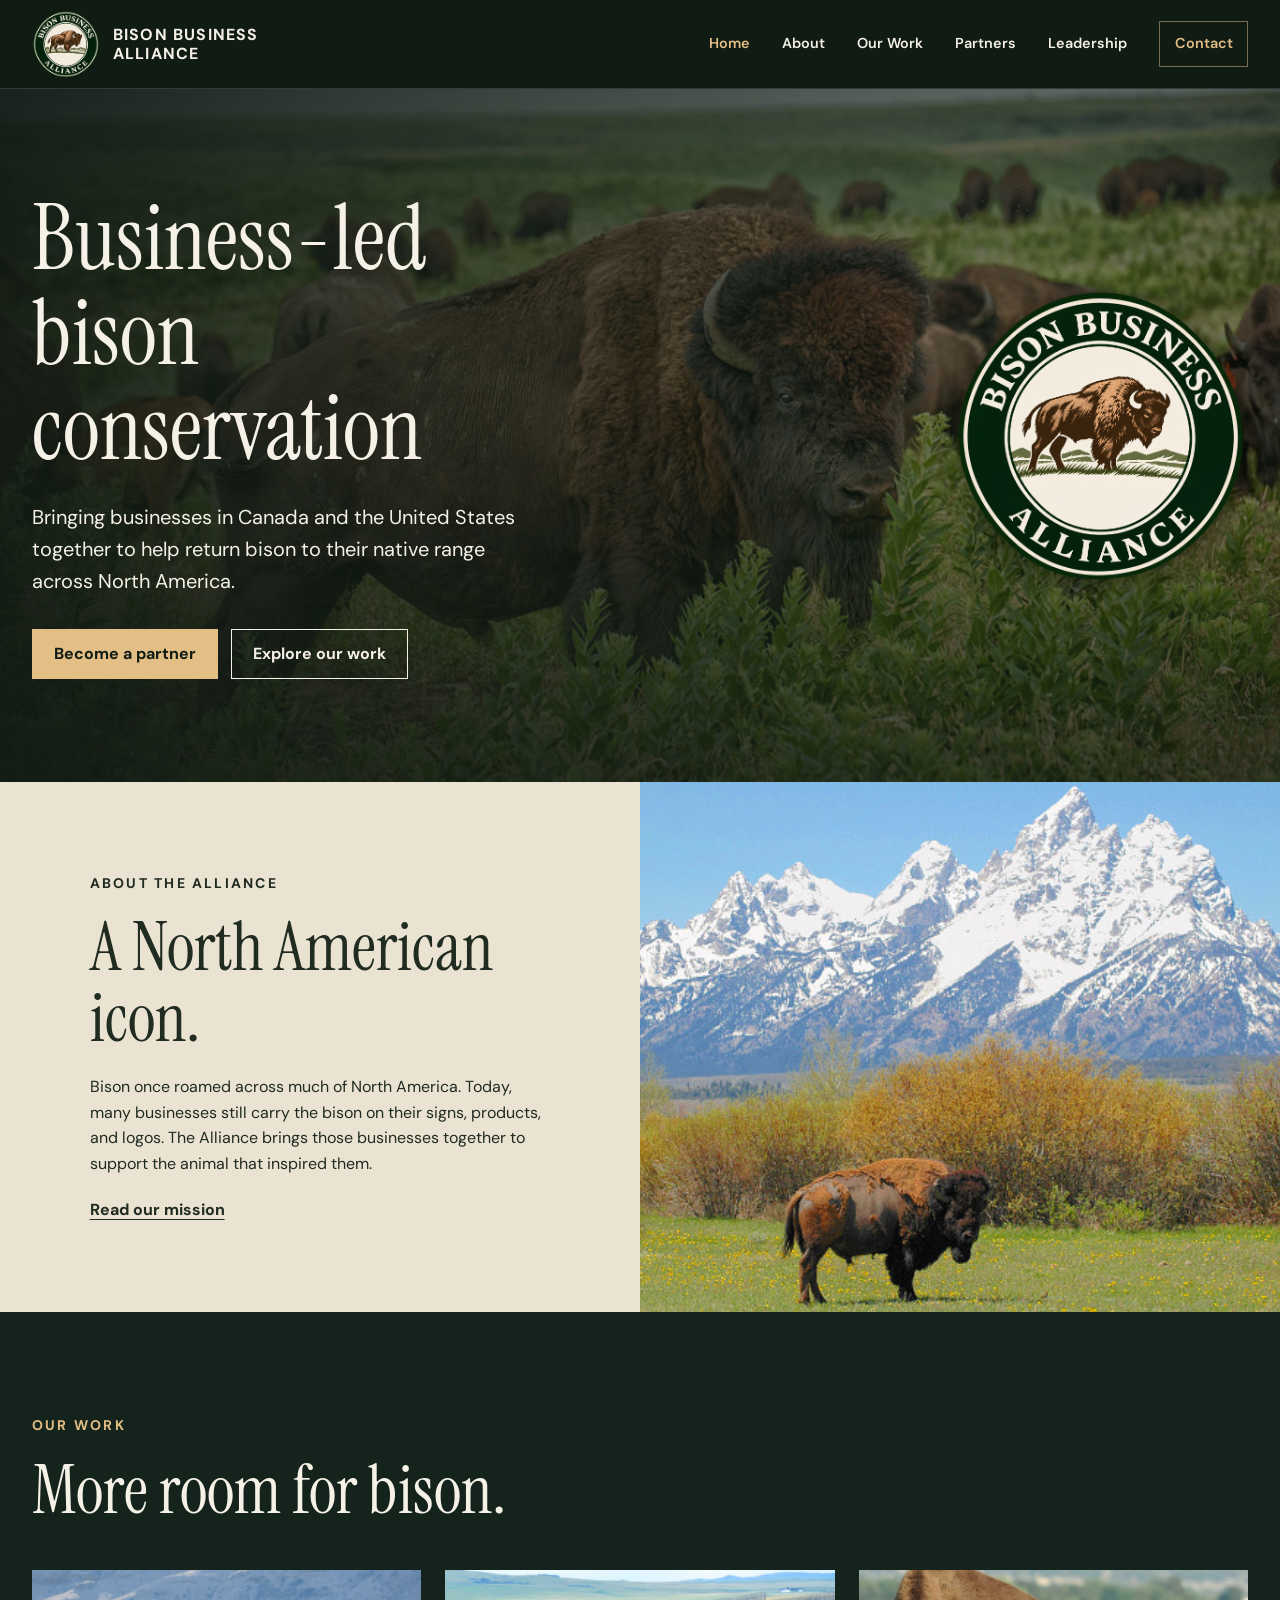
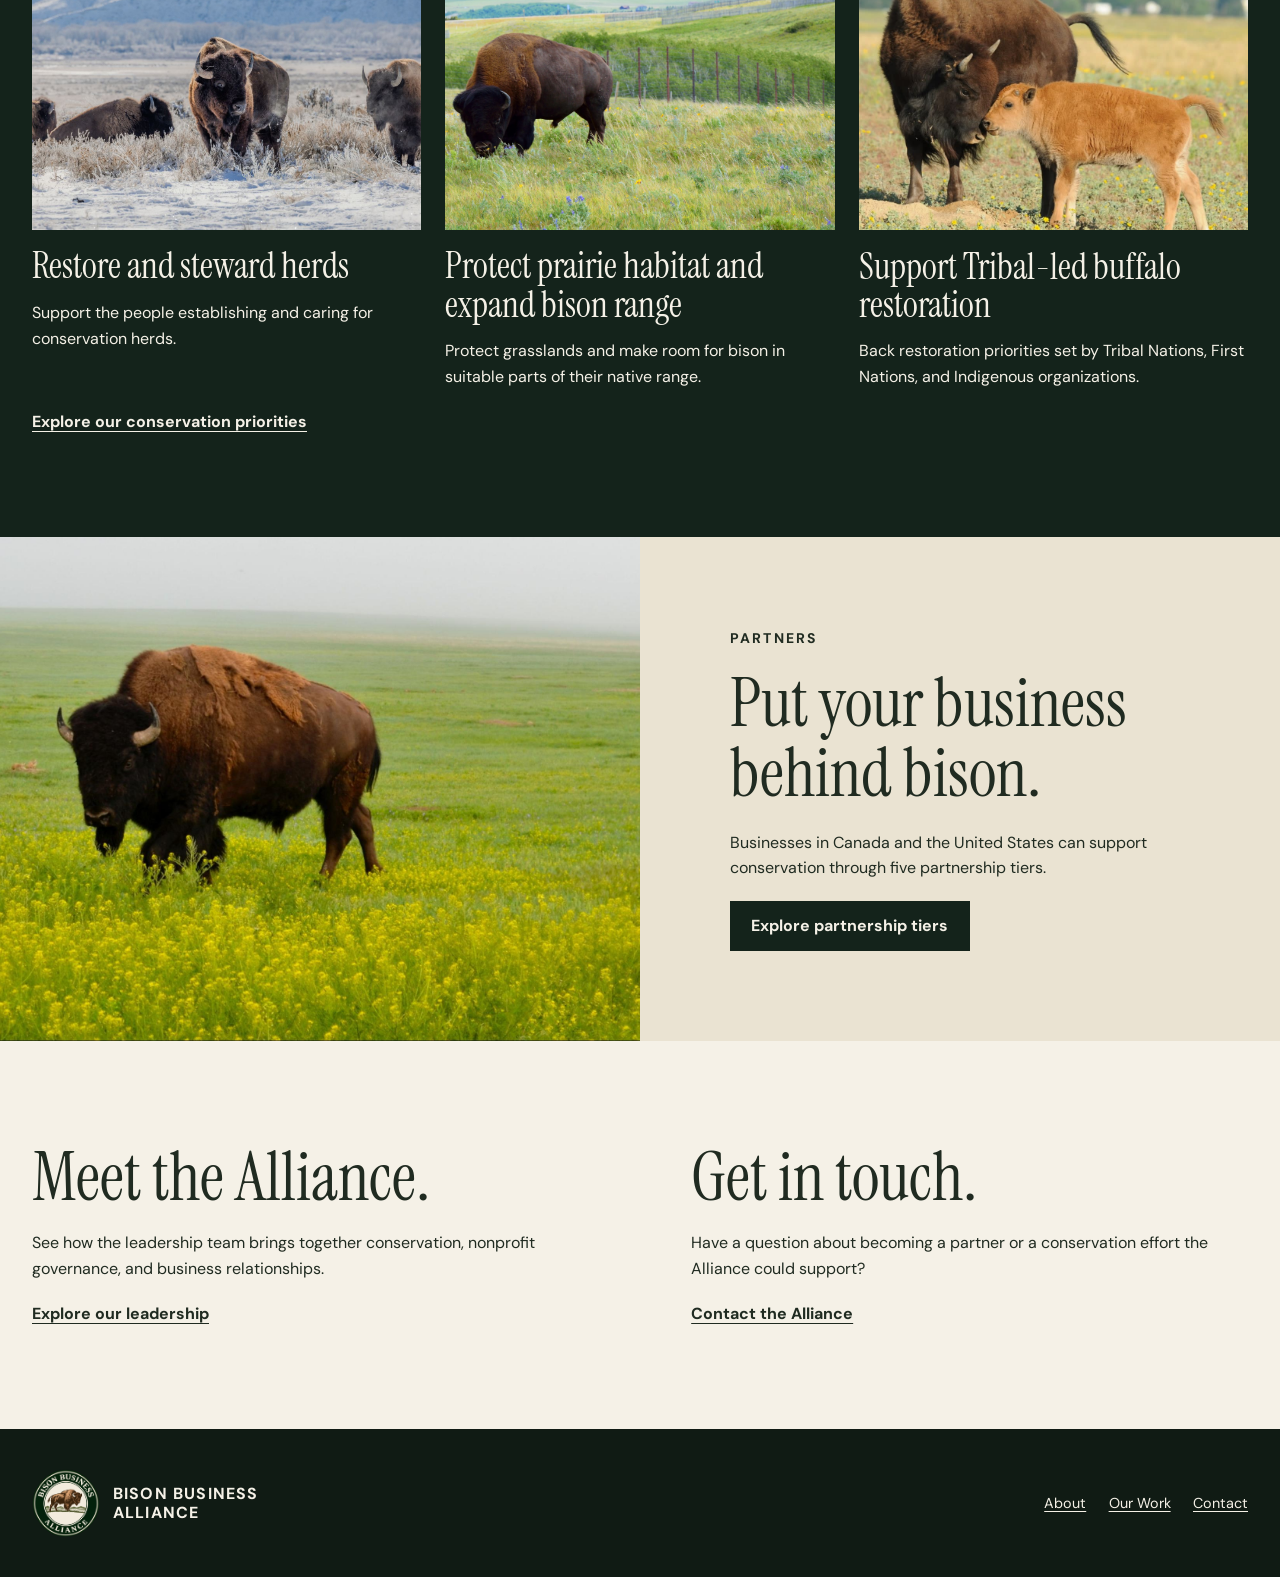
==== index.html @ 8dc21f0d "Add files via upload" ====
<!doctype html>
<html lang="en">
<head>
  <meta charset="utf-8">
  <meta name="viewport" content="width=device-width, initial-scale=1">
  <meta name="description" content="Businesses in Canada and the United States working together for bison conservation.">
  <meta name="theme-color" content="#101b14">
  <title>Bison Business Alliance | Businesses for Bison</title>
  <link rel="icon" href="emblem.png" type="image/png">
  <link rel="stylesheet" href="styles.css">
  
</head>
<body>
  <a class="skip" href="#main">Skip to content</a>
  <header class="site-header">
    <div class="wrap header-inner">
      <a class="wordmark" href="index.html"><img src="emblem.png" width="68" height="68" alt=""><span>Bison Business<br>Alliance</span></a>
      <nav aria-label="Main navigation"><a href="index.html" aria-current="page">Home</a><a href="mission.html">About</a><a href="conservation.html">Our Work</a><a href="businesses.html">Partners</a><a href="leadership.html">Leadership</a><a href="contact.html" class="nav-cta">Contact</a></nav>
    </div>
  </header>
  <main id="main">
    <section class="hero" aria-labelledby="hero-title">
      <div class="wrap hero-inner">
        <div class="hero-copy">
          <h1 id="hero-title">Business-led bison conservation</h1>
          <p>Bringing businesses in Canada and the United States together to help return bison to their native range across North America.</p>
          <div class="actions">
            <a class="button" href="businesses.html">Become a partner</a>
            <a class="button outline" href="conservation.html">Explore our work</a>
          </div>
        </div>
        <img class="hero-seal" src="emblem.png" alt="" width="240" height="240" fetchpriority="high">
      </div>
    </section>

    <section class="feature band">
      <div class="feature-text">
        <span class="eyebrow">About the Alliance</span>
        <h2>A North American icon.</h2>
        <p>Bison once roamed across much of North America. Today, many businesses still carry the bison on their signs, products, and logos. The Alliance brings those businesses together to support the animal that inspired them.</p>
        <a class="text-link" href="mission.html">Read our mission</a>
      </div>
      <img class="feature-photo" src="bison-by-mountains.jpg" alt="A bison grazing below snowy mountain peaks" width="638" height="362" loading="lazy">
    </section>

    <section class="section dark">
      <div class="wrap">
        <span class="eyebrow">Our Work</span>
        <h2>More room for bison.</h2>
        <div class="cards home-priorities">
          <article class="card">
            <img class="priority-photo" src="bison-on-winter-range.jpg" alt="Bison standing and resting on snowy open range" width="1600" height="800" loading="lazy">
            <h3>Restore and steward herds</h3>
            <p>Support the people establishing and caring for conservation herds.</p>
          </article>
          <article class="card">
            <img class="priority-photo grazing-photo" src="bison-grazing.jpg" alt="A bison grazing among prairie wildflowers" width="2048" height="1512" loading="lazy">
            <h3>Protect prairie habitat and expand bison range</h3>
            <p>Protect grasslands and make room for bison in suitable parts of their native range.</p>
          </article>
          <article class="card">
            <img class="priority-photo" src="bison-with-calf.jpg" alt="An adult bison touching noses with a calf" width="1024" height="775" loading="lazy">
            <h3>Support Tribal-led buffalo restoration</h3>
            <p>Back restoration priorities set by Tribal Nations, First Nations, and Indigenous organizations.</p>
          </article>
        </div>
        <a class="text-link" href="conservation.html">Explore our conservation priorities</a>
      </div>
    </section>

    <section class="feature band">
      <img class="feature-photo" src="bison-in-field.jpg" alt="A bison standing in a field of yellow wildflowers" width="1999" height="1290" loading="lazy">
      <div class="feature-text">
        <span class="eyebrow">Partners</span>
        <h2>Put your business behind bison.</h2>
        <p>Businesses in Canada and the United States can support conservation through five partnership tiers.</p>
        <a class="button forest text-link" href="businesses.html">Explore partnership tiers</a>
      </div>
    </section>

    <section class="section">
      <div class="wrap split">
        <div>
          <h2>Meet the Alliance.</h2>
          <p class="section-intro">See how the leadership team brings together conservation, nonprofit governance, and business relationships.</p>
          <a class="text-link" href="leadership.html">Explore our leadership</a>
        </div>
        <div>
          <h2>Get in touch.</h2>
          <p class="section-intro">Have a question about becoming a partner or a conservation effort the Alliance could support?</p>
          <a class="text-link" href="contact.html">Contact the Alliance</a>
        </div>
      </div>
    </section>
  </main>
  <footer class="site-footer">
    <div class="wrap footer-inner">
      <a class="wordmark" href="index.html"><img src="emblem.png" width="68" height="68" alt=""><span>Bison Business<br>Alliance</span></a>
      <div class="footer-links">
        <a href="mission.html">About</a>
        <a href="conservation.html">Our Work</a>
        <a href="contact.html">Contact</a>
      </div>
    </div>
  </footer>
</body>
</html>
---- styles.css ----
@import url('https://fonts.googleapis.com/css2?family=DM+Sans:wght@400;500;600;700&family=Instrument+Serif:ital@0;1&display=swap');

:root {
  color-scheme: light;
  --forest: #14231b;
  --night: #101b14;
  --paper: #f5f1e7;
  --ink: #202b21;
  --muted: #50594d;
  --gold: #e4bf85;
  --line: #d8d2c2;
  --serif: "Instrument Serif", Georgia, serif;
  --sans: "DM Sans", sans-serif;
}
* { box-sizing: border-box; }
body { margin: 0; color: var(--ink); background: var(--paper); font: 1rem/1.6 var(--sans); }
img { display: block; max-width: 100%; }
a { color: inherit; text-underline-offset: .24em; }
button, input, select, textarea { font: inherit; }
:focus-visible { outline: 3px solid #a16f39; outline-offset: 5px; }
h1, h2, h3, p { margin: 0; }
h1, h2, h3 { font-family: var(--serif); font-weight: 400; line-height: 1.06; }
h1 { font-size: clamp(4rem, 8.8vw, 9rem); letter-spacing: 0; }
h2 { font-size: clamp(2.9rem, 5.2vw, 5.6rem); letter-spacing: 0; }
h3 { font-size: 2.25rem; }
p + p { margin-top: 1em; }
.wrap { width: min(100% - 3rem, 76rem); margin-inline: auto; }
.eyebrow { display: block; margin-bottom: 1.2rem; font-size: .875rem; text-transform: uppercase; font-weight: 700; letter-spacing: .16em; }
.skip { position: fixed; top: -8rem; left: 1rem; z-index: 6; background: var(--paper); color: var(--ink); padding: .5rem 1rem; }
.skip:focus { top: 1rem; }
.site-header { position: sticky; top: 0; z-index: 5; background: var(--night); color: var(--paper); border-bottom: 1px solid #ffffff24; }
.header-inner { min-height: 5.5rem; display: flex; align-items: center; justify-content: space-between; gap: 1rem; }
.wordmark { display: inline-flex; align-items: center; gap: .8rem; text-decoration: none; font-weight: 700; font-size: 1rem; line-height: 1.2; letter-spacing: .075em; text-transform: uppercase; }
.wordmark img { width: 4.25rem; height: 4.25rem; flex: none; }
nav { display: flex; align-items: center; gap: clamp(.85rem, 2.5vw, 2.5rem); }
nav a { font-size: .9rem; font-weight: 600; text-decoration: none; }
nav a:hover, nav a[aria-current] { color: var(--gold); }
nav .nav-cta { border: 1px solid #e4bf8580; padding: .65rem .9rem; color: var(--gold); }
.hero { position: relative; isolation: isolate; background: #302f23 url('bison-herd.jpg') center 55% / cover; color: var(--paper); }
.hero::before { content: ""; position: absolute; z-index: -1; inset: 0; background: linear-gradient(90deg, #111a14e8, #111a14a8 56%, #111a1455), linear-gradient(0deg, #111a1480, transparent 48%); }
.hero-inner { min-height: min(77svh, 53rem); padding-block: clamp(3rem, 7vw, 6.5rem); display: grid; grid-template-columns: minmax(0, 1fr) auto; align-items: center; gap: clamp(2rem, 7vw, 7rem); }
.hero h1 { max-width: 12ch; font-size: clamp(3.25rem, 7vw, 7.5rem); }
.hero-seal { width: clamp(10rem, 23vw, 20rem); height: auto; justify-self: end; filter: drop-shadow(0 5px 12px #0007); }
.hero .eyebrow, .page-head .eyebrow, .dark .eyebrow { color: var(--gold); }
.hero p { max-width: 31rem; margin-top: 1.5rem; font-size: clamp(1rem, 1.7vw, 1.25rem); }
.actions { display: flex; flex-wrap: wrap; gap: .85rem; margin-top: 2rem; }
.button { display: inline-flex; justify-content: center; align-items: center; min-height: 3.15rem; padding: .72rem 1.3rem; background: var(--gold); border: 1px solid var(--gold); color: var(--night); text-decoration: none; font-weight: 700; cursor: pointer; }
.button:hover { background: #f1d3a4; }
.button.outline { background: transparent; border-color: currentColor; color: inherit; }
.button.outline:hover { background: #ffffff19; }
.button.forest { background: var(--forest); border-color: var(--forest); color: var(--paper); }
.button.forest:hover { background: #334438; }
.section { padding-block: clamp(3.75rem, 8vw, 7.5rem); }
.split { display: grid; grid-template-columns: 1fr 1fr; gap: clamp(2rem, 8vw, 8rem); align-items: start; }
.split p { max-width: 37rem; }
.intro { font-size: 1.125rem; }
.text-link { display: inline-block; margin-top: 1.25rem; font-weight: 700; }
.band { background: #eae3d2; }
.dark { color: var(--paper); background: var(--forest); }
.cards { display: grid; grid-template-columns: repeat(3, 1fr); gap: 1.5rem; margin-top: 2.75rem; }
.card { border-top: 1px solid #88734e; padding: 1.5rem 0 0; }
.card p { margin-top: .9rem; }
.feature-photo { width: 100%; height: 100%; min-height: 24rem; object-fit: cover; }
.feature { display: grid; grid-template-columns: 1fr 1fr; }
.feature-text { padding: clamp(2rem, 7vw, 7rem); align-self: center; }
.feature-text p { max-width: 35rem; margin-top: 1.25rem; }
.page-head { background: var(--forest); color: var(--paper); border-bottom: 3px solid var(--gold); }
.page-head .wrap { padding-block: clamp(4rem, 8vw, 8rem); }
.page-head h1 { max-width: 64rem; font-size: clamp(3.8rem, 8vw, 7.8rem); }
.page-head p { max-width: 41rem; margin-top: 1.4rem; font-size: 1.2rem; }
.list { display: grid; gap: 1.5rem; }
.list article { padding-bottom: 1.4rem; border-bottom: 1px solid var(--line); }
.list p { margin-top: .7rem; }
form { display: grid; gap: .9rem; }
label { display: grid; gap: .3rem; font-weight: 700; }
input, select, textarea { width: 100%; padding: .65rem .75rem; color: var(--ink); background: #fffdf8; border: 1px solid #8c897c; border-radius: 0; }
textarea { resize: vertical; }
.form-note, #form-status { color: var(--muted); }
details { padding-block: 1.1rem; border-bottom: 1px solid var(--line); }
summary { font-weight: 700; cursor: pointer; }
details p { margin-top: .8rem; }
.site-footer { padding-block: 2.5rem; background: var(--night); color: var(--paper); }
.footer-inner { display: flex; justify-content: space-between; align-items: center; gap: 1.5rem; }
.footer-links { display: flex; flex-wrap: wrap; gap: .9rem 1.4rem; font-size: .9rem; }
@media (max-width: 52rem) {
  .header-inner { align-items: start; flex-direction: column; padding-block: .8rem; }
  nav { flex-wrap: wrap; gap: .65rem 1rem; }
  nav .nav-cta { padding: .3rem .55rem; }
  .hero { background-position: 61% center; }
  .hero::before { background: linear-gradient(90deg,#111a14e8,#111a1450),linear-gradient(0deg,#111a1480,transparent); }
  .split, .feature { grid-template-columns: 1fr; }
  .cards { grid-template-columns: 1fr; }
  .feature-photo { height: auto; min-height: 0; aspect-ratio: 3 / 2; }
  .footer-inner { align-items: start; flex-direction: column; }
}
@media (max-width: 25rem) {
  .wrap { width: calc(100% - 2rem); }
  .hero h1 { font-size: clamp(2.7rem, 13vw, 3rem); }
}
[hidden] { display: none !important; }
@media (max-width: 30rem) {
  .page-head h1 { font-size: clamp(3rem, 11vw, 4rem); }
  h2 { overflow-wrap: anywhere; }
}

html { scroll-padding-top: 10rem; }
.section-intro { margin-top: 1rem; }
.feature-photo { object-position: center 45%; max-height: 39rem; }
.leadership-grid { display: grid; grid-template-columns: 1fr 1fr; gap: 2.5rem; }
.leadership-grid h2 { font-size: clamp(2rem, 3vw, 3rem); }
.tier-grid {
  display: grid;
  grid-template-columns: repeat(auto-fit, minmax(11rem, 1fr));
  gap: 1rem;
  margin-top: 2rem;
}
.tier-card {
  padding: 1.25rem .75rem;
  border: 1px solid var(--line);
  border-top: 4px solid var(--tier-color);
  text-align: center;
}
.tier-card h3 { font-size: 1.65rem; }
.copper { --tier-color: #a56546; }
.bronze { --tier-color: #866c42; }
.silver { --tier-color: #828683; }
.gold { --tier-color: #a68338; }
.platinum { --tier-color: #6b7b83; }
.tier-logo {
  width: 5.75rem;
  height: 5.75rem;
  margin: 0 auto 1rem;
  object-fit: contain;
}
div.tier-logo {
  display: grid;
  place-items: center;
  border: 1px dashed var(--tier-color);
  border-radius: 50%;
  padding: .55rem;
  font-size: .875rem;
  color: var(--muted);
}
.tier-amount { margin-top: .65rem; font-weight: 700; }
.benefit-title { margin-top: 3.5rem; }
.table-wrap { margin-top: 1.25rem; overflow-x: auto; }
table { width: 100%; min-width: 48rem; border-collapse: collapse; }
th, td { border-bottom: 1px solid var(--line); padding: .8rem .65rem; text-align: center; }
th:first-child { text-align: left; }
thead { background: var(--forest); color: var(--paper); }
td { font-weight: 700; }
.sr-only { position: absolute; width: 1px; height: 1px; padding: 0; overflow: hidden; clip-path: inset(50%); white-space: nowrap; }
.email-link { overflow-wrap: anywhere; }
@media (max-width: 52rem) {
  .header-inner { gap: .5rem; }
  .wordmark img { width: 3.5rem; height: 3.5rem; }
  .leadership-grid { grid-template-columns: 1fr; }
}

.home-priorities .card { border-top: 0; padding-top: 0; }
.priority-photo {
  width: 100%;
  height: auto;
  aspect-ratio: 3 / 2;
  object-fit: cover;
  margin-bottom: 1.1rem;
}
.grazing-photo { object-position: left center; }
.tier-partners { border-top: 1px solid var(--line); margin-top: 1rem; padding-top: 1rem; }
.tier-partner-logo { display: block; padding: .65rem; background: var(--forest); }
.tier-partner-logo img { width: 100%; height: auto; }
@media (max-width: 40rem) {
  .hero-inner { grid-template-columns: minmax(0, 1fr); gap: 1rem; }
  .hero-seal { grid-row: 1; width: clamp(6rem, 24vw, 9rem); }
}
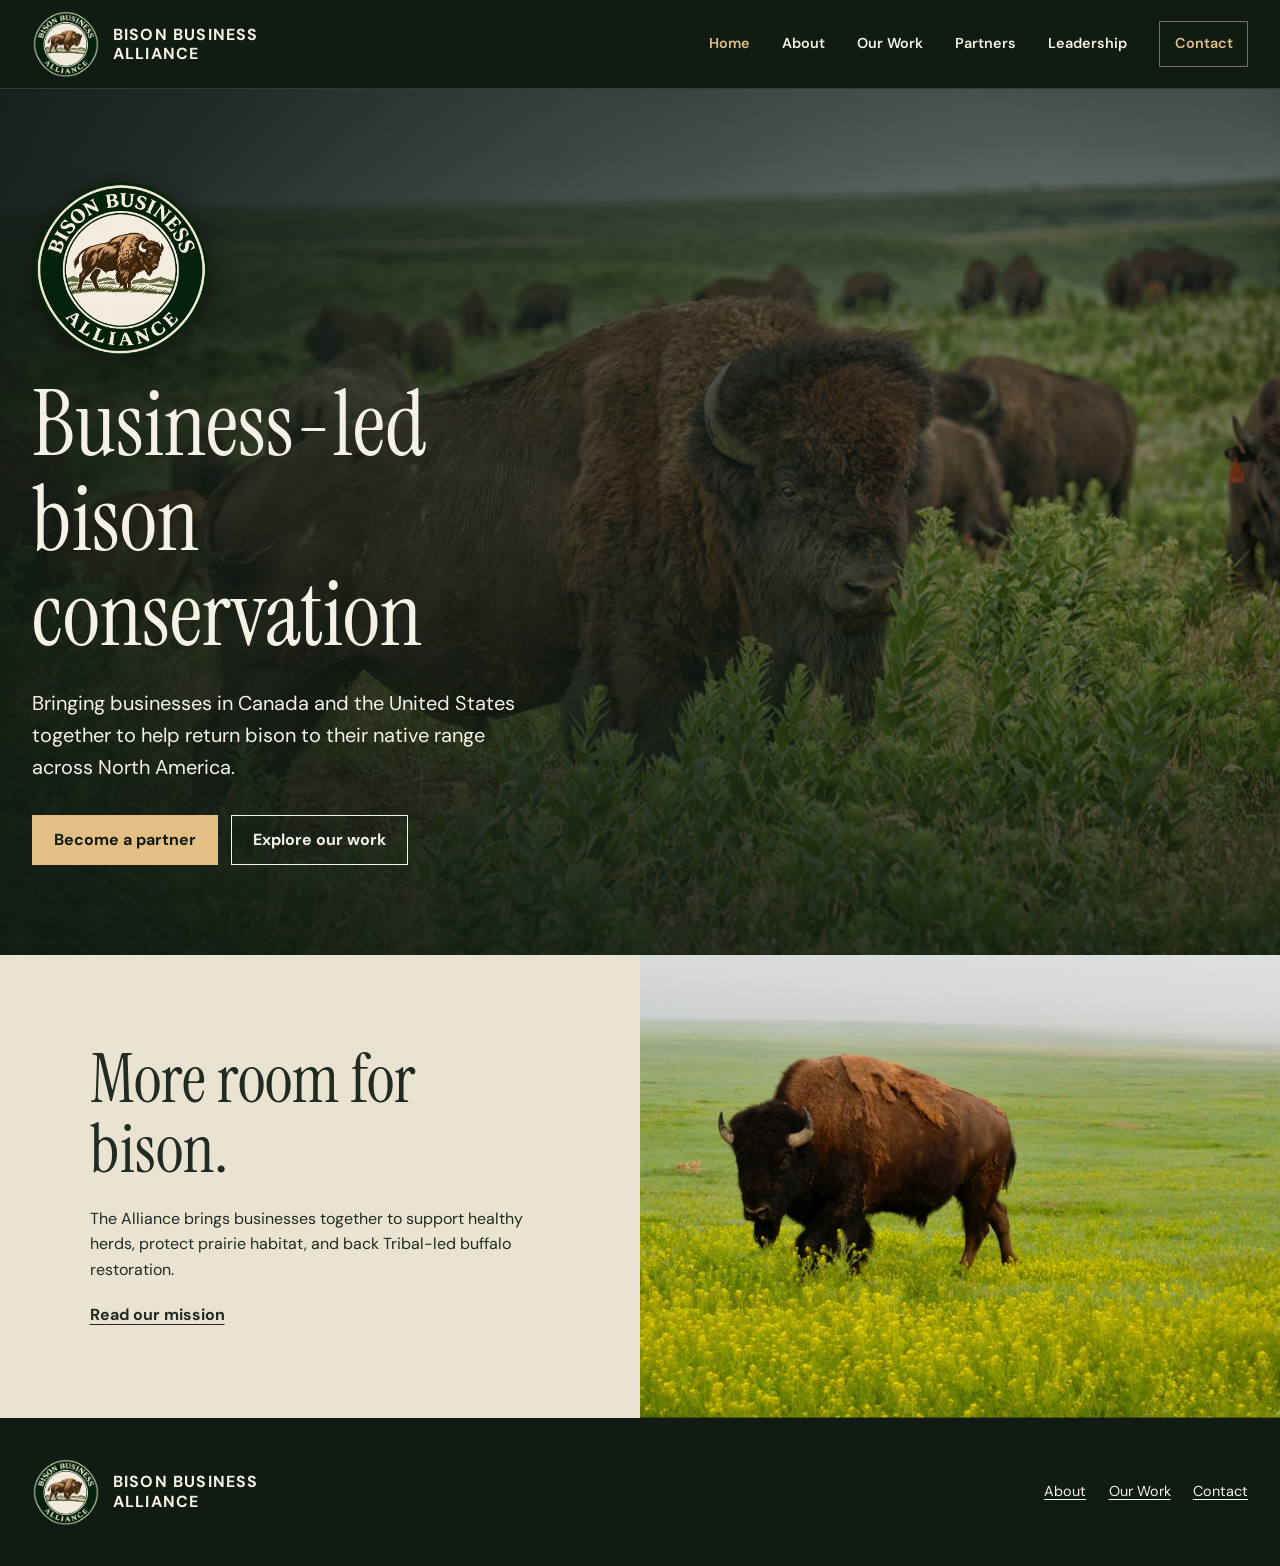
==== commit c30600b3: "Add files via upload" ====
--- a/index.html
+++ b/index.html
@@ -21,76 +21,22 @@
   <main id="main">
     <section class="hero" aria-labelledby="hero-title">
       <div class="wrap hero-inner">
-        <div class="hero-copy">
-          <h1 id="hero-title">Business-led bison conservation</h1>
-          <p>Bringing businesses in Canada and the United States together to help return bison to their native range across North America.</p>
-          <div class="actions">
-            <a class="button" href="businesses.html">Become a partner</a>
-            <a class="button outline" href="conservation.html">Explore our work</a>
-          </div>
+        <img class="hero-seal" src="emblem.png" alt="" width="240" height="240" fetchpriority="high">
+        <h1 id="hero-title">Business-led bison conservation</h1>
+        <p>Bringing businesses in Canada and the United States together to help return bison to their native range across North America.</p>
+        <div class="actions">
+          <a class="button" href="businesses.html">Become a partner</a>
+          <a class="button outline" href="conservation.html">Explore our work</a>
         </div>
-        <img class="hero-seal" src="emblem.png" alt="" width="240" height="240" fetchpriority="high">
       </div>
     </section>
-
     <section class="feature band">
       <div class="feature-text">
-        <span class="eyebrow">About the Alliance</span>
-        <h2>A North American icon.</h2>
-        <p>Bison once roamed across much of North America. Today, many businesses still carry the bison on their signs, products, and logos. The Alliance brings those businesses together to support the animal that inspired them.</p>
+        <h2>More room for bison.</h2>
+        <p>The Alliance brings businesses together to support healthy herds, protect prairie habitat, and back Tribal-led buffalo restoration.</p>
         <a class="text-link" href="mission.html">Read our mission</a>
       </div>
-      <img class="feature-photo" src="bison-by-mountains.jpg" alt="A bison grazing below snowy mountain peaks" width="638" height="362" loading="lazy">
-    </section>
-
-    <section class="section dark">
-      <div class="wrap">
-        <span class="eyebrow">Our Work</span>
-        <h2>More room for bison.</h2>
-        <div class="cards home-priorities">
-          <article class="card">
-            <img class="priority-photo" src="bison-on-winter-range.jpg" alt="Bison standing and resting on snowy open range" width="1600" height="800" loading="lazy">
-            <h3>Restore and steward herds</h3>
-            <p>Support the people establishing and caring for conservation herds.</p>
-          </article>
-          <article class="card">
-            <img class="priority-photo grazing-photo" src="bison-grazing.jpg" alt="A bison grazing among prairie wildflowers" width="2048" height="1512" loading="lazy">
-            <h3>Protect prairie habitat and expand bison range</h3>
-            <p>Protect grasslands and make room for bison in suitable parts of their native range.</p>
-          </article>
-          <article class="card">
-            <img class="priority-photo" src="bison-with-calf.jpg" alt="An adult bison touching noses with a calf" width="1024" height="775" loading="lazy">
-            <h3>Support Tribal-led buffalo restoration</h3>
-            <p>Back restoration priorities set by Tribal Nations, First Nations, and Indigenous organizations.</p>
-          </article>
-        </div>
-        <a class="text-link" href="conservation.html">Explore our conservation priorities</a>
-      </div>
-    </section>
-
-    <section class="feature band">
-      <img class="feature-photo" src="bison-in-field.jpg" alt="A bison standing in a field of yellow wildflowers" width="1999" height="1290" loading="lazy">
-      <div class="feature-text">
-        <span class="eyebrow">Partners</span>
-        <h2>Put your business behind bison.</h2>
-        <p>Businesses in Canada and the United States can support conservation through five partnership tiers.</p>
-        <a class="button forest text-link" href="businesses.html">Explore partnership tiers</a>
-      </div>
-    </section>
-
-    <section class="section">
-      <div class="wrap split">
-        <div>
-          <h2>Meet the Alliance.</h2>
-          <p class="section-intro">See how the leadership team brings together conservation, nonprofit governance, and business relationships.</p>
-          <a class="text-link" href="leadership.html">Explore our leadership</a>
-        </div>
-        <div>
-          <h2>Get in touch.</h2>
-          <p class="section-intro">Have a question about becoming a partner or a conservation effort the Alliance could support?</p>
-          <a class="text-link" href="contact.html">Contact the Alliance</a>
-        </div>
-      </div>
+      <img class="feature-photo" src="bison-in-field.jpg" alt="A bison standing in a field of yellow wildflowers" loading="lazy">
     </section>
   </main>
   <footer class="site-footer">
--- a/styles.css
+++ b/styles.css
@@ -38,9 +38,9 @@
 nav .nav-cta { border: 1px solid #e4bf8580; padding: .65rem .9rem; color: var(--gold); }
 .hero { position: relative; isolation: isolate; background: #302f23 url('bison-herd.jpg') center 55% / cover; color: var(--paper); }
 .hero::before { content: ""; position: absolute; z-index: -1; inset: 0; background: linear-gradient(90deg, #111a14e8, #111a14a8 56%, #111a1455), linear-gradient(0deg, #111a1480, transparent 48%); }
-.hero-inner { min-height: min(77svh, 53rem); padding-block: clamp(3rem, 7vw, 6.5rem); display: grid; grid-template-columns: minmax(0, 1fr) auto; align-items: center; gap: clamp(2rem, 7vw, 7rem); }
+.hero-inner { min-height: min(77svh, 53rem); padding-block: clamp(3rem, 7vw, 6.5rem); display: flex; flex-direction: column; justify-content: center; align-items: start; }
 .hero h1 { max-width: 12ch; font-size: clamp(3.25rem, 7vw, 7.5rem); }
-.hero-seal { width: clamp(10rem, 23vw, 20rem); height: auto; justify-self: end; filter: drop-shadow(0 5px 12px #0007); }
+.hero-seal { width: clamp(7rem, 14vw, 12rem); height: auto; margin-bottom: 1.25rem; filter: drop-shadow(0 5px 12px #0007); }
 .hero .eyebrow, .page-head .eyebrow, .dark .eyebrow { color: var(--gold); }
 .hero p { max-width: 31rem; margin-top: 1.5rem; font-size: clamp(1rem, 1.7vw, 1.25rem); }
 .actions { display: flex; flex-wrap: wrap; gap: .85rem; margin-top: 2rem; }
@@ -95,7 +95,7 @@
 }
 @media (max-width: 25rem) {
   .wrap { width: calc(100% - 2rem); }
-  .hero h1 { font-size: clamp(2.7rem, 13vw, 3rem); }
+  .hero h1 { font-size: 3rem; }
 }
 [hidden] { display: none !important; }
 @media (max-width: 30rem) {
@@ -150,26 +150,12 @@
 thead { background: var(--forest); color: var(--paper); }
 td { font-weight: 700; }
 .sr-only { position: absolute; width: 1px; height: 1px; padding: 0; overflow: hidden; clip-path: inset(50%); white-space: nowrap; }
+.partner-card { padding: 1.4rem; border: 1px solid #ffffff45; max-width: 25rem; }
+.partner-card img { width: 100%; height: auto; }
+.partner-card p { margin-top: 1rem; color: var(--gold); }
 .email-link { overflow-wrap: anywhere; }
 @media (max-width: 52rem) {
   .header-inner { gap: .5rem; }
   .wordmark img { width: 3.5rem; height: 3.5rem; }
   .leadership-grid { grid-template-columns: 1fr; }
 }
-
-.home-priorities .card { border-top: 0; padding-top: 0; }
-.priority-photo {
-  width: 100%;
-  height: auto;
-  aspect-ratio: 3 / 2;
-  object-fit: cover;
-  margin-bottom: 1.1rem;
-}
-.grazing-photo { object-position: left center; }
-.tier-partners { border-top: 1px solid var(--line); margin-top: 1rem; padding-top: 1rem; }
-.tier-partner-logo { display: block; padding: .65rem; background: var(--forest); }
-.tier-partner-logo img { width: 100%; height: auto; }
-@media (max-width: 40rem) {
-  .hero-inner { grid-template-columns: minmax(0, 1fr); gap: 1rem; }
-  .hero-seal { grid-row: 1; width: clamp(6rem, 24vw, 9rem); }
-}
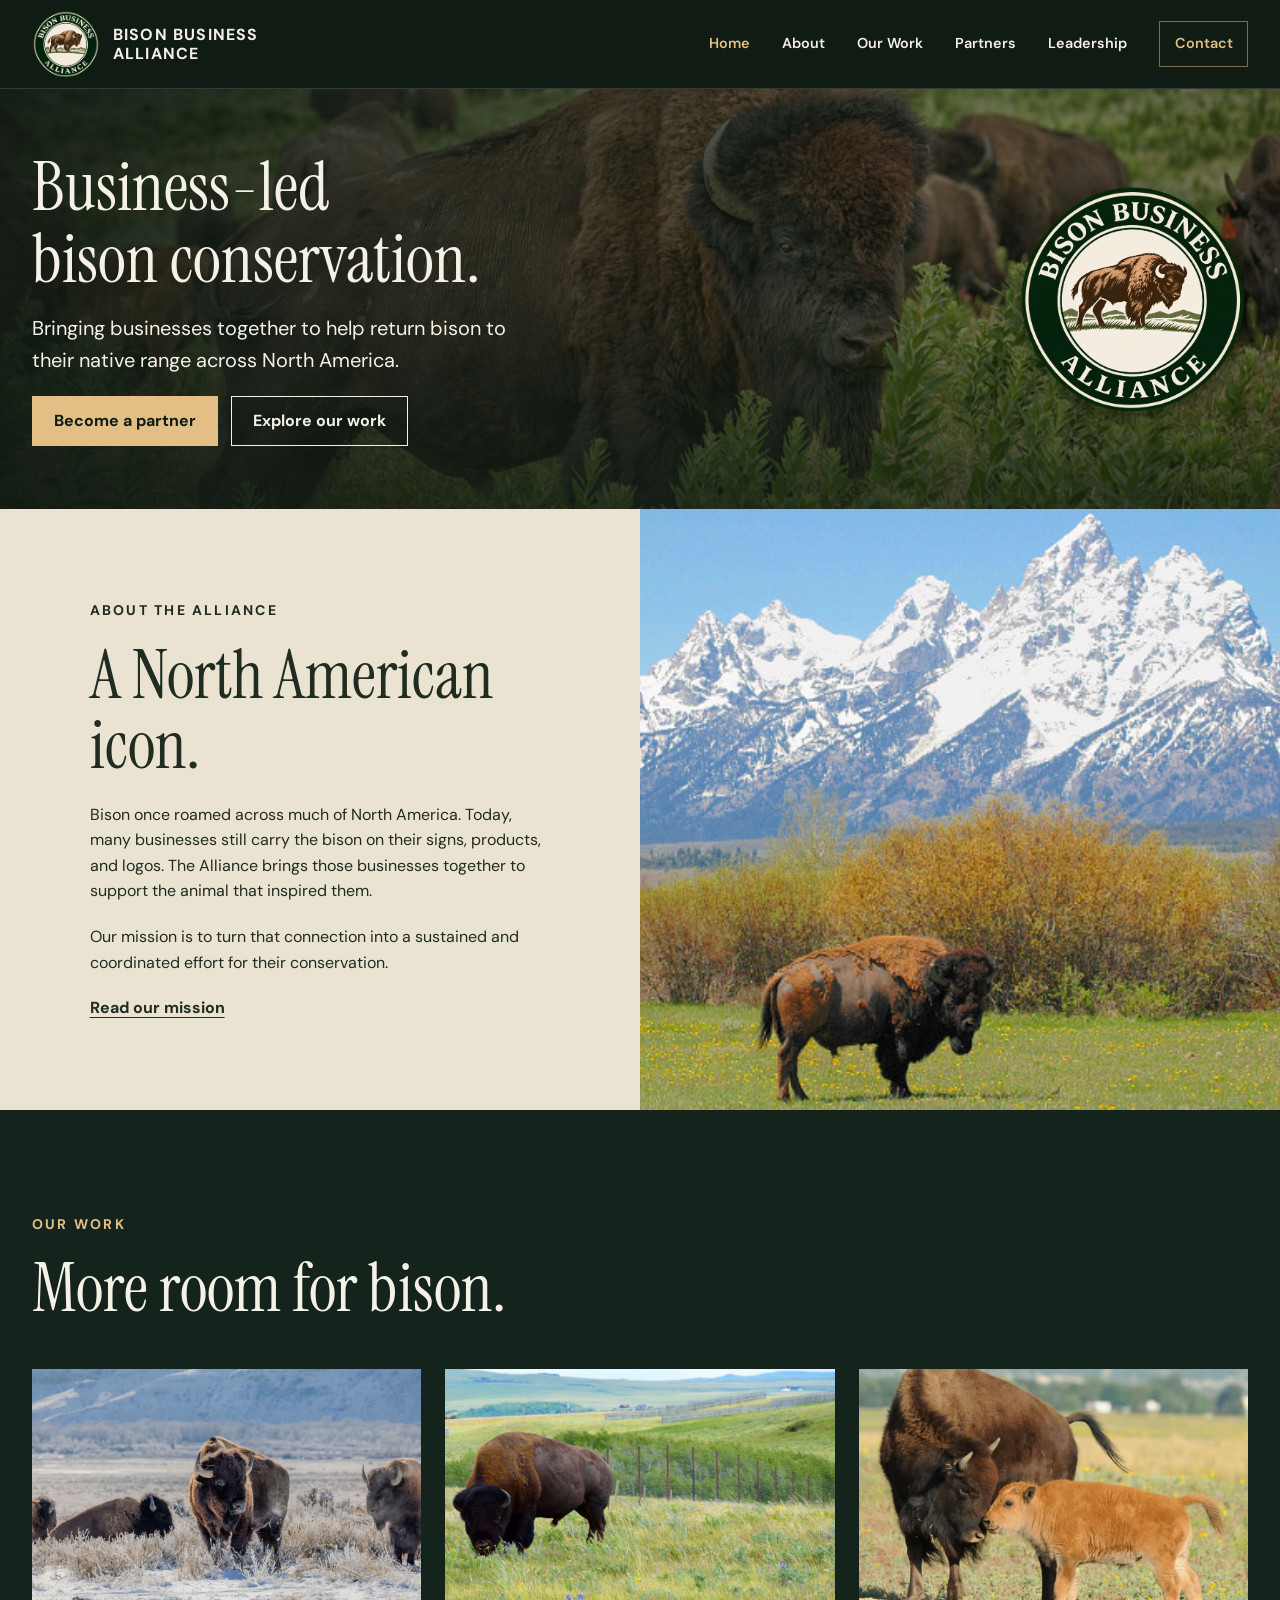
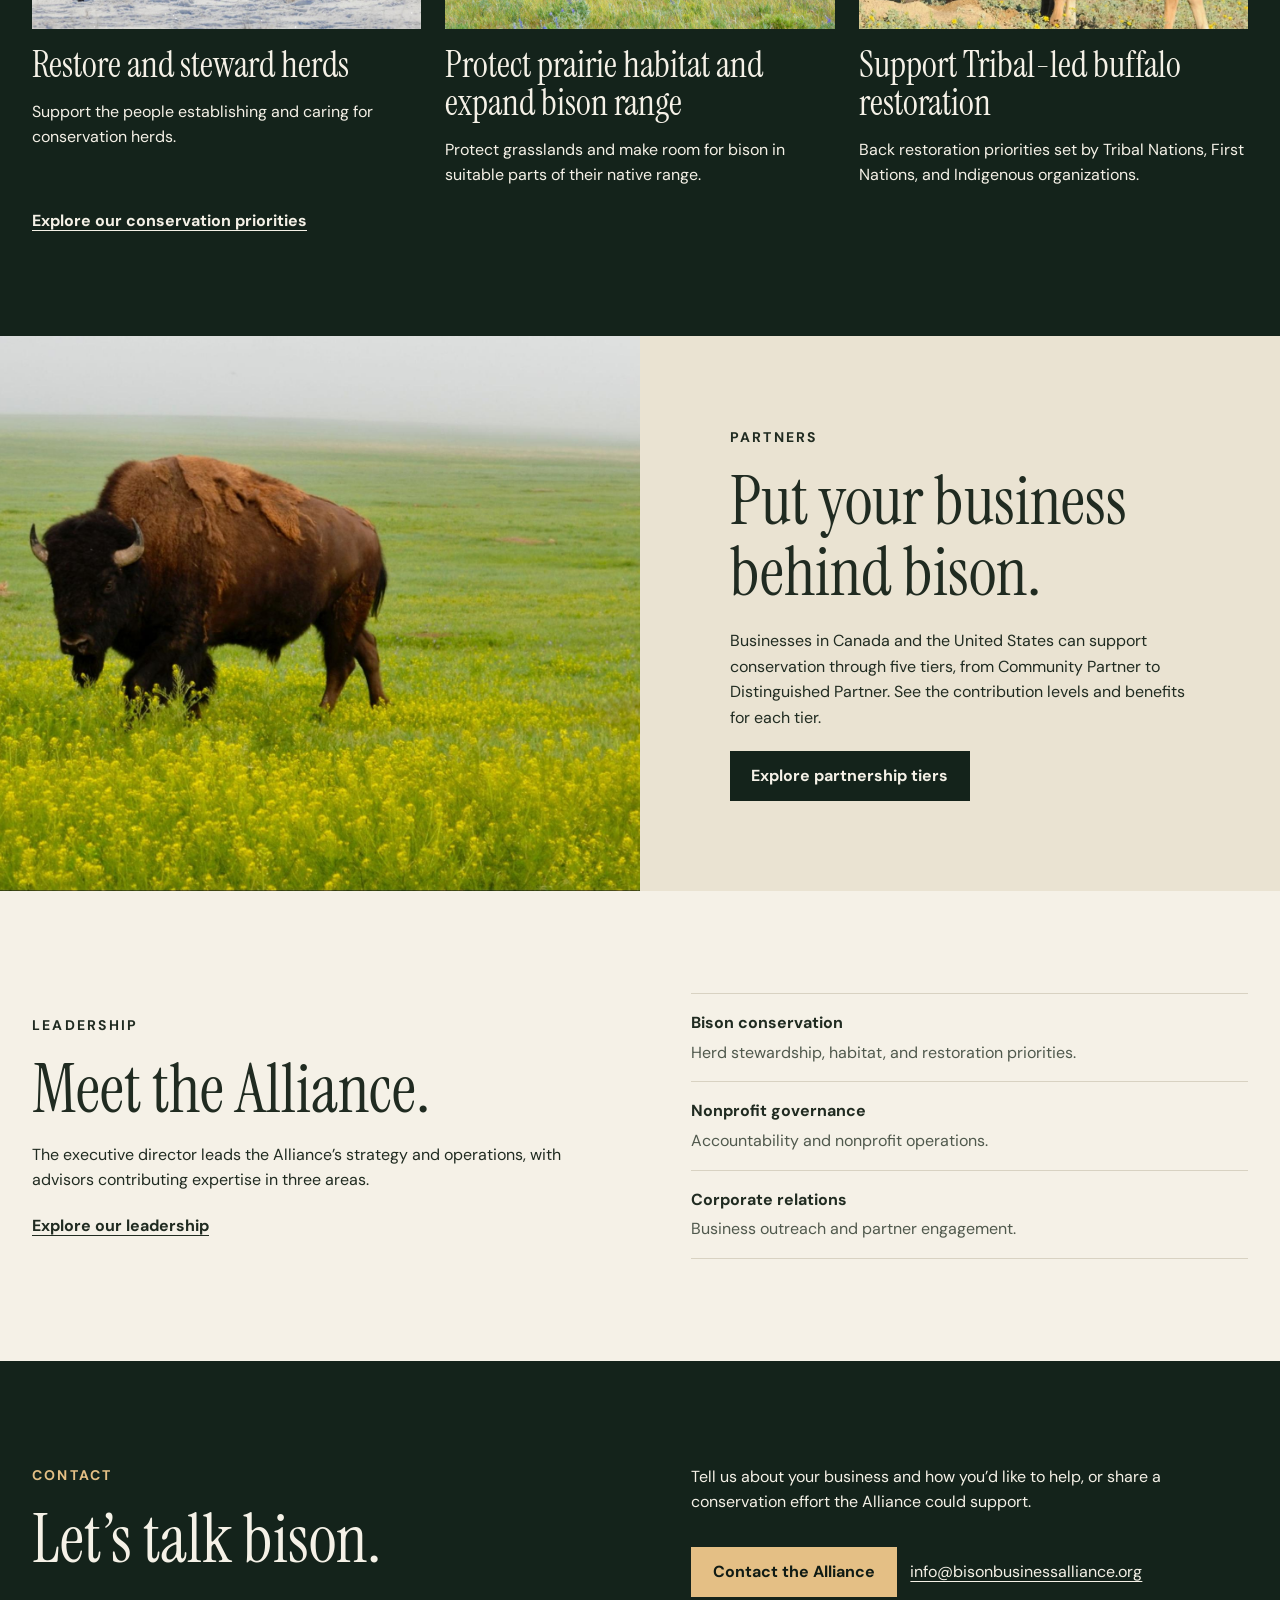
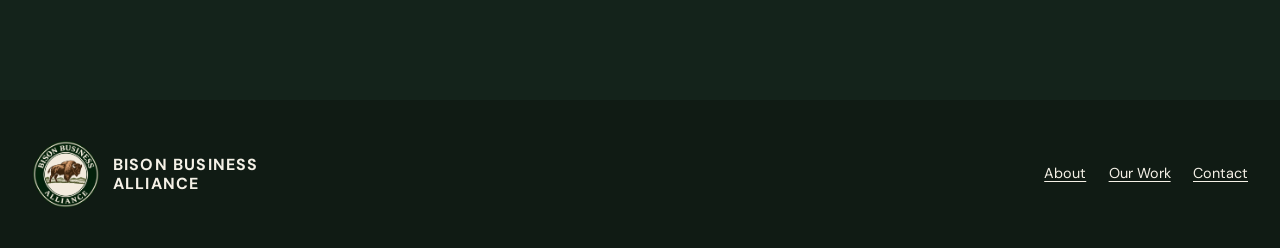
==== commit cfc79c5a: "Add files via upload" ====
--- a/index.html
+++ b/index.html
@@ -21,22 +21,94 @@
   <main id="main">
     <section class="hero" aria-labelledby="hero-title">
       <div class="wrap hero-inner">
+        <div class="hero-copy">
+          <h1 id="hero-title">Business-led bison conservation.</h1>
+          <p>Bringing businesses together to help return bison to their native range across North America.</p>
+          <div class="actions">
+            <a class="button" href="businesses.html">Become a partner</a>
+            <a class="button outline" href="conservation.html">Explore our work</a>
+          </div>
+        </div>
         <img class="hero-seal" src="emblem.png" alt="" width="240" height="240" fetchpriority="high">
-        <h1 id="hero-title">Business-led bison conservation</h1>
-        <p>Bringing businesses in Canada and the United States together to help return bison to their native range across North America.</p>
-        <div class="actions">
-          <a class="button" href="businesses.html">Become a partner</a>
-          <a class="button outline" href="conservation.html">Explore our work</a>
+      </div>
+    </section>
+
+    <section class="feature band" id="about" aria-labelledby="home-about-title">
+      <div class="feature-text">
+        <span class="eyebrow">About the Alliance</span>
+        <h2 id="home-about-title">A North American icon.</h2>
+        <p>Bison once roamed across much of North America. Today, many businesses still carry the bison on their signs, products, and logos. The Alliance brings those businesses together to support the animal that inspired them.</p>
+        <p>Our mission is to turn that connection into a sustained and coordinated effort for their conservation.</p>
+        <a class="text-link" href="mission.html">Read our mission</a>
+      </div>
+      <img class="feature-photo" src="bison-by-mountains.jpg" alt="A bison grazing below snowy mountain peaks" width="638" height="362" loading="lazy">
+    </section>
+
+    <section class="section dark" id="our-work" aria-labelledby="home-work-title">
+      <div class="wrap">
+        <span class="eyebrow">Our Work</span>
+        <h2 id="home-work-title">More room for bison.</h2>
+        <div class="cards home-priorities">
+          <article class="card">
+            <img class="priority-photo" src="bison-on-winter-range.jpg" alt="Bison standing and resting on snowy open range" width="1600" height="800" loading="lazy">
+            <h3>Restore and steward herds</h3>
+            <p>Support the people establishing and caring for conservation herds.</p>
+          </article>
+          <article class="card">
+            <img class="priority-photo grazing-photo" src="bison-grazing.jpg" alt="A bison grazing among prairie wildflowers" width="2048" height="1512" loading="lazy">
+            <h3>Protect prairie habitat and expand bison range</h3>
+            <p>Protect grasslands and make room for bison in suitable parts of their native range.</p>
+          </article>
+          <article class="card">
+            <img class="priority-photo" src="bison-with-calf.jpg" alt="An adult bison touching noses with a calf" width="1024" height="775" loading="lazy">
+            <h3>Support Tribal-led buffalo restoration</h3>
+            <p>Back restoration priorities set by Tribal Nations, First Nations, and Indigenous organizations.</p>
+          </article>
+        </div>
+        <a class="text-link" href="conservation.html">Explore our conservation priorities</a>
+      </div>
+    </section>
+
+    <section class="feature band" id="partners" aria-labelledby="home-partners-title">
+      <img class="feature-photo" src="bison-in-field.jpg" alt="A bison standing in a field of yellow wildflowers" width="1999" height="1290" loading="lazy">
+      <div class="feature-text">
+        <span class="eyebrow">Partners</span>
+        <h2 id="home-partners-title">Put your business behind bison.</h2>
+        <p>Businesses in Canada and the United States can support conservation through five tiers, from Community Partner to Distinguished Partner. See the contribution levels and benefits for each tier.</p>
+        <a class="button forest text-link" href="businesses.html">Explore partnership tiers</a>
+      </div>
+    </section>
+
+    <section class="section" id="leadership" aria-labelledby="home-leadership-title">
+      <div class="wrap split home-leadership">
+        <div>
+          <span class="eyebrow">Leadership</span>
+          <h2 id="home-leadership-title">Meet the Alliance.</h2>
+          <p class="section-intro">The executive director leads the Alliance’s strategy and operations, with advisors contributing expertise in three areas.</p>
+          <a class="text-link" href="leadership.html">Explore our leadership</a>
+        </div>
+        <ul class="home-leadership-list">
+          <li><strong>Bison conservation</strong><p>Herd stewardship, habitat, and restoration priorities.</p></li>
+          <li><strong>Nonprofit governance</strong><p>Accountability and nonprofit operations.</p></li>
+          <li><strong>Corporate relations</strong><p>Business outreach and partner engagement.</p></li>
+        </ul>
+      </div>
+    </section>
+
+    <section class="section dark" id="contact" aria-labelledby="home-contact-title">
+      <div class="wrap split">
+        <div>
+          <span class="eyebrow">Contact</span>
+          <h2 id="home-contact-title">Let’s talk bison.</h2>
+        </div>
+        <div>
+          <p>Tell us about your business and how you’d like to help, or share a conservation effort the Alliance could support.</p>
+          <div class="actions">
+            <a class="button" href="contact.html">Contact the Alliance</a>
+            <a class="email-link home-contact-email" href="mailto:info@bisonbusinessalliance.org">info@bisonbusinessalliance.org</a>
+          </div>
         </div>
       </div>
-    </section>
-    <section class="feature band">
-      <div class="feature-text">
-        <h2>More room for bison.</h2>
-        <p>The Alliance brings businesses together to support healthy herds, protect prairie habitat, and back Tribal-led buffalo restoration.</p>
-        <a class="text-link" href="mission.html">Read our mission</a>
-      </div>
-      <img class="feature-photo" src="bison-in-field.jpg" alt="A bison standing in a field of yellow wildflowers" loading="lazy">
     </section>
   </main>
   <footer class="site-footer">
--- a/styles.css
+++ b/styles.css
@@ -38,11 +38,12 @@
 nav .nav-cta { border: 1px solid #e4bf8580; padding: .65rem .9rem; color: var(--gold); }
 .hero { position: relative; isolation: isolate; background: #302f23 url('bison-herd.jpg') center 55% / cover; color: var(--paper); }
 .hero::before { content: ""; position: absolute; z-index: -1; inset: 0; background: linear-gradient(90deg, #111a14e8, #111a14a8 56%, #111a1455), linear-gradient(0deg, #111a1480, transparent 48%); }
-.hero-inner { min-height: min(77svh, 53rem); padding-block: clamp(3rem, 7vw, 6.5rem); display: flex; flex-direction: column; justify-content: center; align-items: start; }
-.hero h1 { max-width: 12ch; font-size: clamp(3.25rem, 7vw, 7.5rem); }
-.hero-seal { width: clamp(7rem, 14vw, 12rem); height: auto; margin-bottom: 1.25rem; filter: drop-shadow(0 5px 12px #0007); }
+.hero-inner { padding-block: clamp(1.75rem, min(5vw, 7svh), 4.5rem); display: grid; grid-template-columns: minmax(0, 1fr) auto; align-items: center; gap: clamp(1.5rem, 5vw, 5rem); }
+.hero h1 { max-width: 17ch; font-size: clamp(2.4rem, 5.3vw, 5.4rem); text-wrap: balance; }
+.hero-seal { width: clamp(8rem, 18vw, 16rem); height: auto; justify-self: end; filter: drop-shadow(0 5px 12px #0007); }
 .hero .eyebrow, .page-head .eyebrow, .dark .eyebrow { color: var(--gold); }
-.hero p { max-width: 31rem; margin-top: 1.5rem; font-size: clamp(1rem, 1.7vw, 1.25rem); }
+.hero p { max-width: 31rem; margin-top: 1rem; font-size: clamp(1rem, 1.7vw, 1.25rem); }
+.hero .actions { margin-top: 1.25rem; }
 .actions { display: flex; flex-wrap: wrap; gap: .85rem; margin-top: 2rem; }
 .button { display: inline-flex; justify-content: center; align-items: center; min-height: 3.15rem; padding: .72rem 1.3rem; background: var(--gold); border: 1px solid var(--gold); color: var(--night); text-decoration: none; font-weight: 700; cursor: pointer; }
 .button:hover { background: #f1d3a4; }
@@ -95,7 +96,6 @@
 }
 @media (max-width: 25rem) {
   .wrap { width: calc(100% - 2rem); }
-  .hero h1 { font-size: 3rem; }
 }
 [hidden] { display: none !important; }
 @media (max-width: 30rem) {
@@ -150,12 +150,39 @@
 thead { background: var(--forest); color: var(--paper); }
 td { font-weight: 700; }
 .sr-only { position: absolute; width: 1px; height: 1px; padding: 0; overflow: hidden; clip-path: inset(50%); white-space: nowrap; }
-.partner-card { padding: 1.4rem; border: 1px solid #ffffff45; max-width: 25rem; }
-.partner-card img { width: 100%; height: auto; }
-.partner-card p { margin-top: 1rem; color: var(--gold); }
 .email-link { overflow-wrap: anywhere; }
 @media (max-width: 52rem) {
   .header-inner { gap: .5rem; }
   .wordmark img { width: 3.5rem; height: 3.5rem; }
   .leadership-grid { grid-template-columns: 1fr; }
 }
+
+.home-priorities .card { border-top: 0; padding-top: 0; }
+.priority-photo {
+  width: 100%;
+  height: auto;
+  aspect-ratio: 3 / 2;
+  object-fit: cover;
+  margin-bottom: 1.1rem;
+}
+.grazing-photo { object-position: left center; }
+.tier-partners { border-top: 1px solid var(--line); margin-top: 1rem; padding-top: 1rem; }
+.tier-partner-logo { display: block; padding: .65rem; background: var(--forest); }
+.tier-partner-logo img { width: 100%; height: auto; }
+@media (max-width: 40rem) {
+  .hero-inner { grid-template-columns: minmax(0, 1fr); gap: 1rem; }
+  .hero-seal { grid-row: 1; width: clamp(4.5rem, 18vw, 6.5rem); }
+  .hero .button { min-height: 2.75rem; padding: .45rem .7rem; font-size: .9375rem; }
+}
+
+.home-leadership { align-items: center; }
+.home-leadership-list { list-style: none; padding: 0; margin: 0; }
+.home-leadership-list li { padding-block: 1rem; border-top: 1px solid var(--line); }
+.home-leadership-list li:last-child { border-bottom: 1px solid var(--line); }
+.home-leadership-list p { margin-top: .25rem; color: var(--muted); }
+.home-contact-email { align-self: center; }
+@media (max-height: 32rem) {
+  .hero-inner { padding-block: 1rem; }
+  .hero h1 { font-size: clamp(2rem, 4.8vw, 3.25rem); }
+  .hero p, .hero .actions { margin-top: .75rem; }
+}
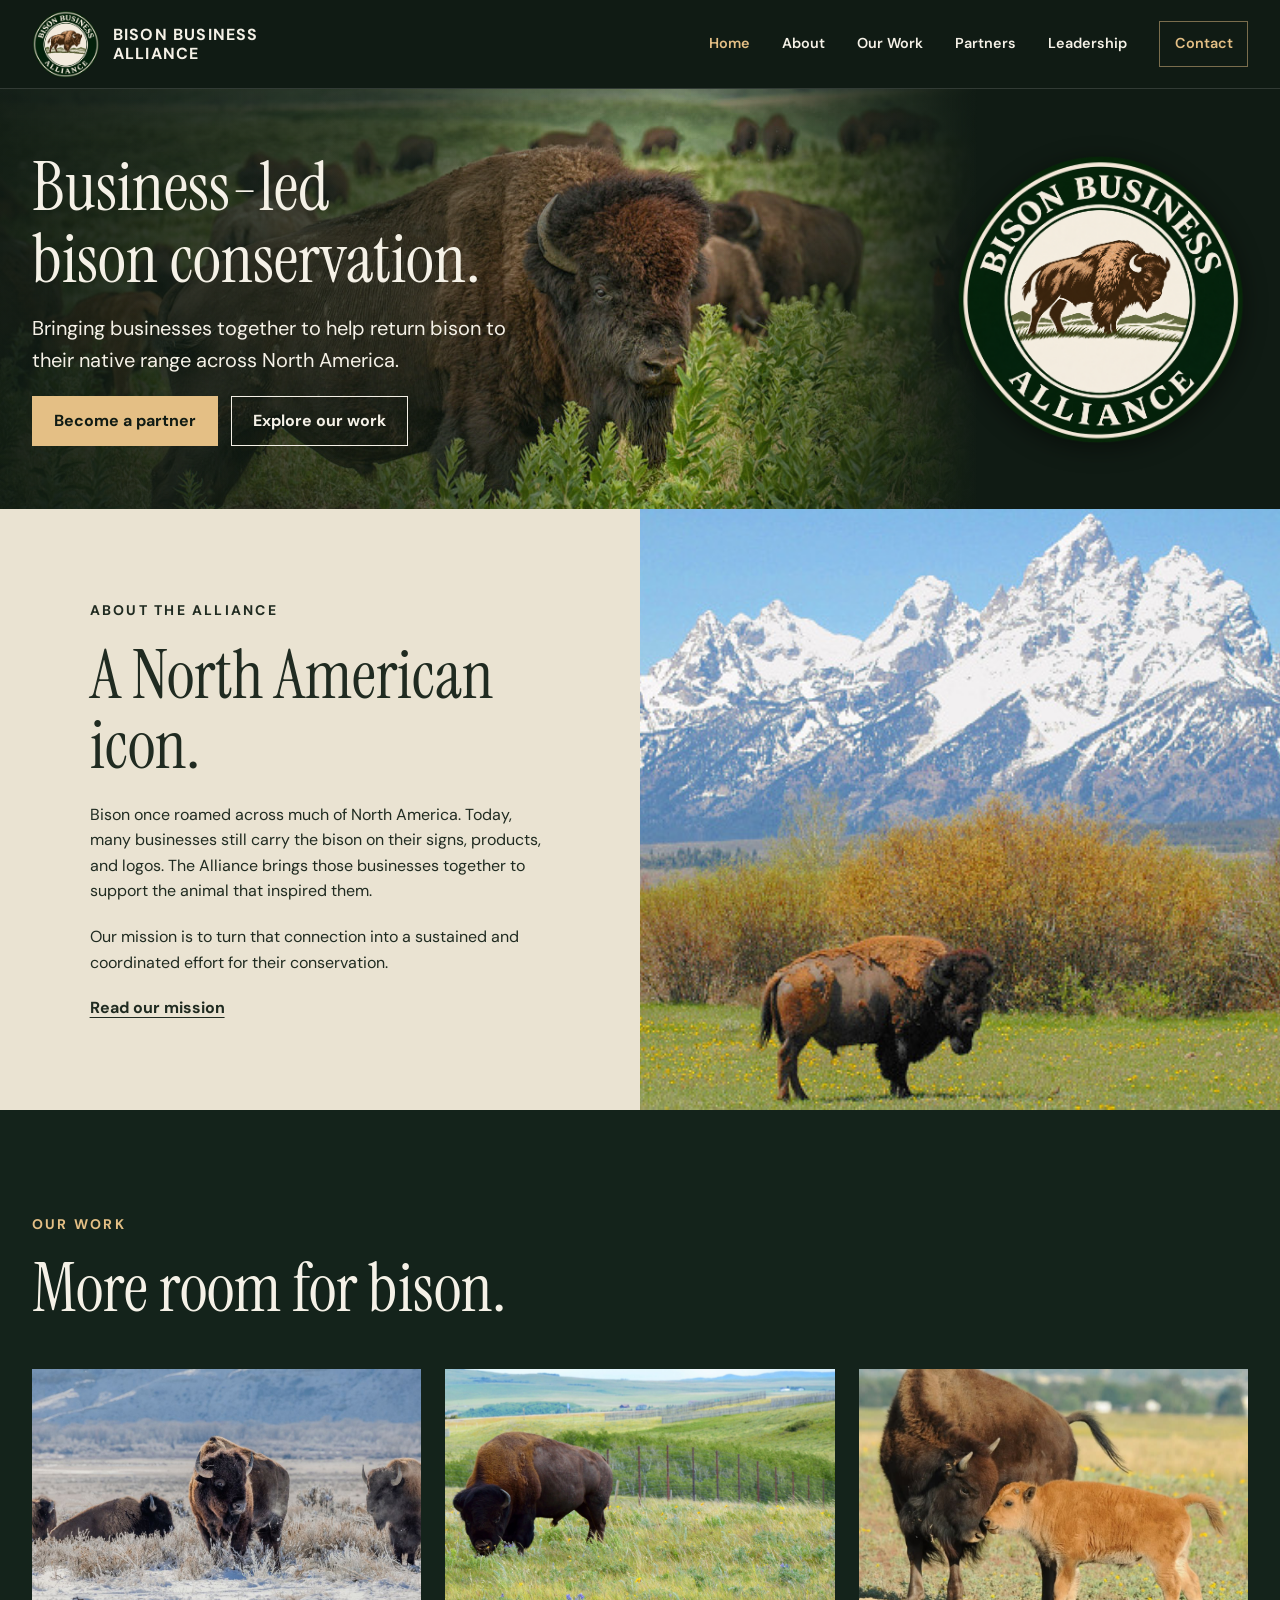
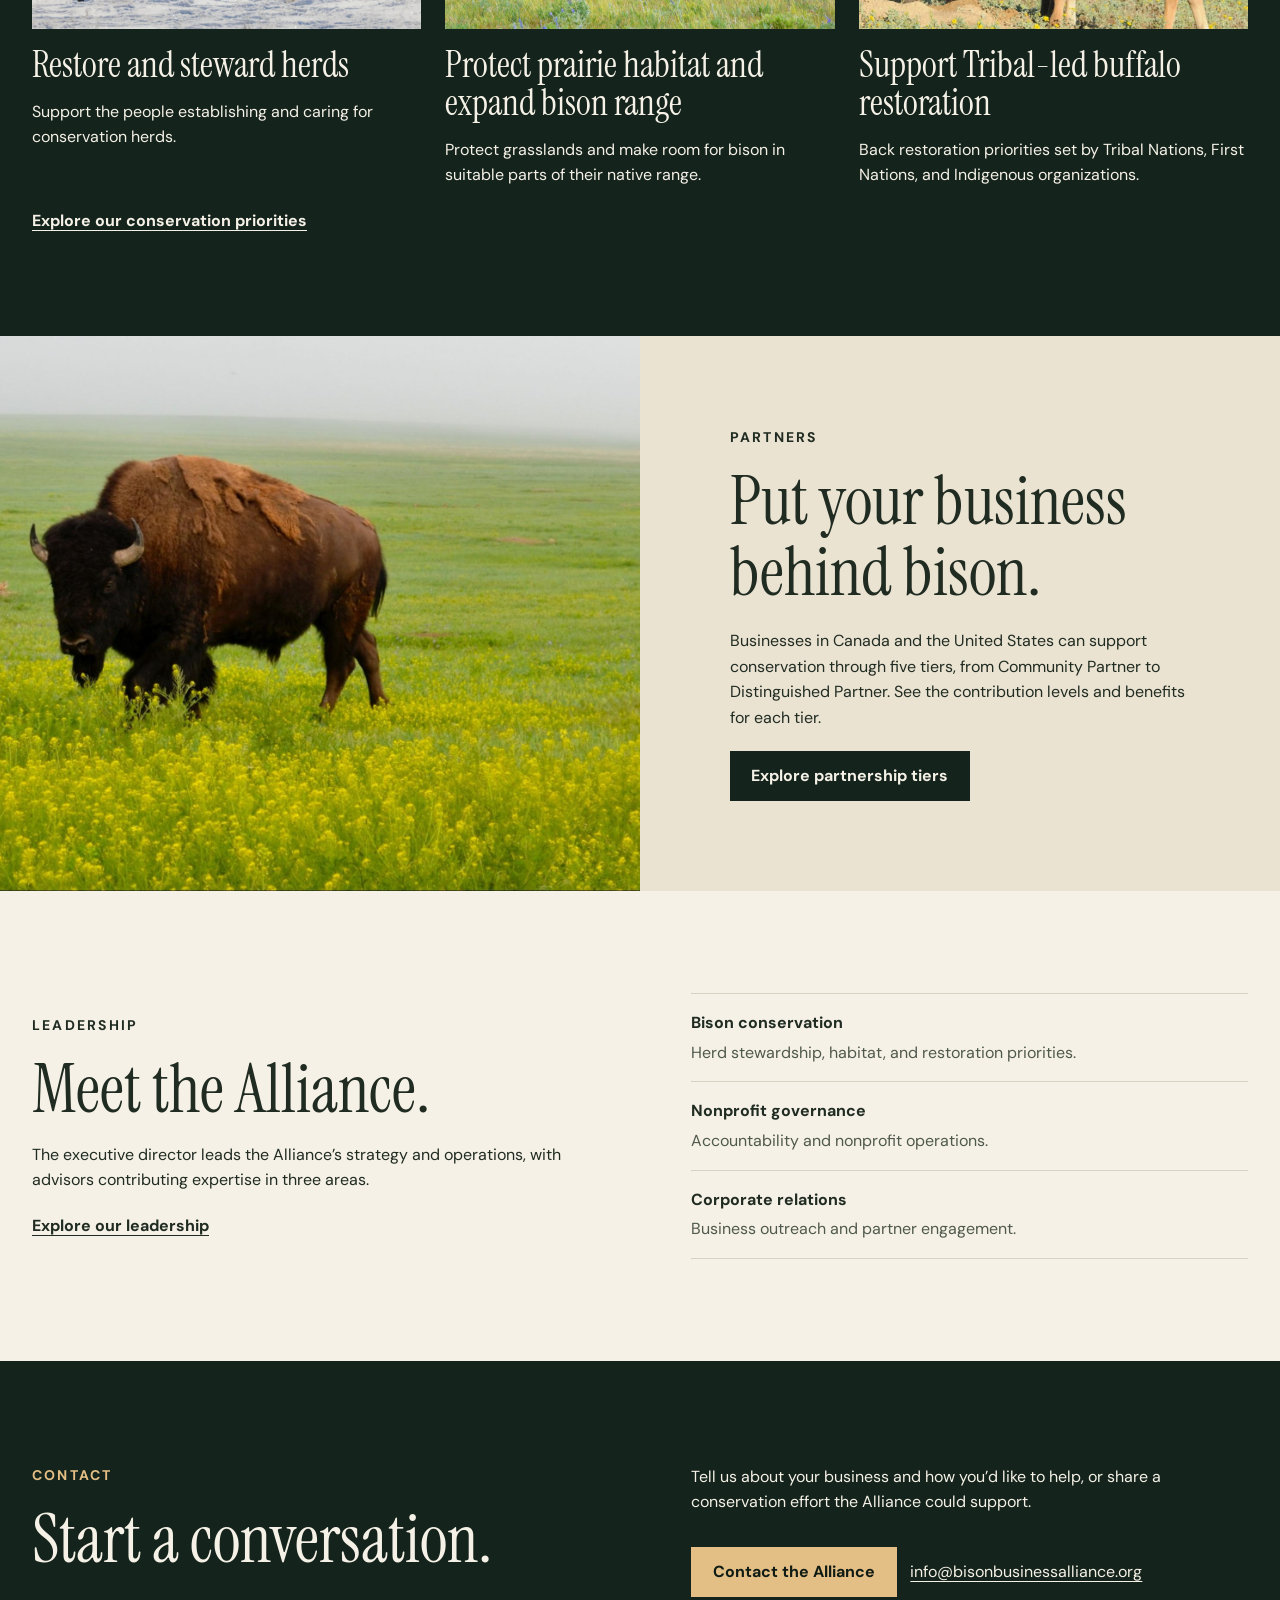
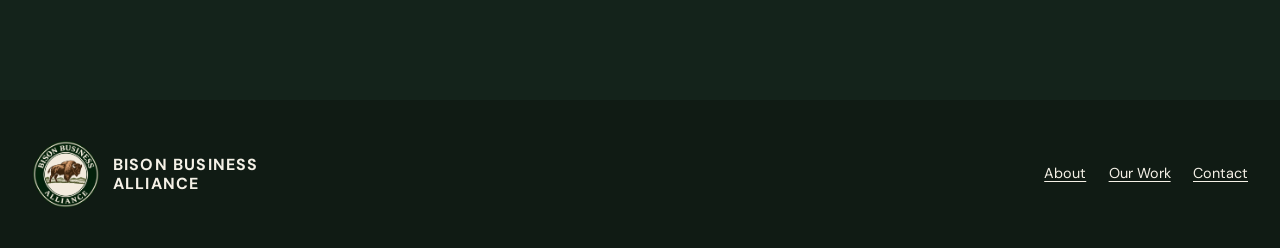
==== commit 9c1a8312: "Add files via upload" ====
--- a/index.html
+++ b/index.html
@@ -50,17 +50,23 @@
         <h2 id="home-work-title">More room for bison.</h2>
         <div class="cards home-priorities">
           <article class="card">
-            <img class="priority-photo" src="bison-on-winter-range.jpg" alt="Bison standing and resting on snowy open range" width="1600" height="800" loading="lazy">
+            <div class="priority-image">
+              <img class="priority-photo" src="bison-on-winter-range.jpg" alt="Bison standing and resting on snowy open range" width="1600" height="800" loading="lazy">
+            </div>
             <h3>Restore and steward herds</h3>
             <p>Support the people establishing and caring for conservation herds.</p>
           </article>
           <article class="card">
-            <img class="priority-photo grazing-photo" src="bison-grazing.jpg" alt="A bison grazing among prairie wildflowers" width="2048" height="1512" loading="lazy">
+            <div class="priority-image">
+              <img class="priority-photo grazing-photo" src="bison-grazing.jpg" alt="A bison grazing among prairie wildflowers" width="2048" height="1512" loading="lazy">
+            </div>
             <h3>Protect prairie habitat and expand bison range</h3>
             <p>Protect grasslands and make room for bison in suitable parts of their native range.</p>
           </article>
           <article class="card">
-            <img class="priority-photo" src="bison-with-calf.jpg" alt="An adult bison touching noses with a calf" width="1024" height="775" loading="lazy">
+            <div class="priority-image">
+              <img class="priority-photo" src="bison-with-calf.jpg" alt="An adult bison touching noses with a calf" width="1024" height="775" loading="lazy">
+            </div>
             <h3>Support Tribal-led buffalo restoration</h3>
             <p>Back restoration priorities set by Tribal Nations, First Nations, and Indigenous organizations.</p>
           </article>
@@ -99,7 +105,7 @@
       <div class="wrap split">
         <div>
           <span class="eyebrow">Contact</span>
-          <h2 id="home-contact-title">Let’s talk bison.</h2>
+          <h2 id="home-contact-title">Start a conversation.</h2>
         </div>
         <div>
           <p>Tell us about your business and how you’d like to help, or share a conservation effort the Alliance could support.</p>
--- a/styles.css
+++ b/styles.css
@@ -36,11 +36,26 @@
 nav a { font-size: .9rem; font-weight: 600; text-decoration: none; }
 nav a:hover, nav a[aria-current] { color: var(--gold); }
 nav .nav-cta { border: 1px solid #e4bf8580; padding: .65rem .9rem; color: var(--gold); }
-.hero { position: relative; isolation: isolate; background: #302f23 url('bison-herd.jpg') center 55% / cover; color: var(--paper); }
-.hero::before { content: ""; position: absolute; z-index: -1; inset: 0; background: linear-gradient(90deg, #111a14e8, #111a14a8 56%, #111a1455), linear-gradient(0deg, #111a1480, transparent 48%); }
+.hero {
+  --seal-size: clamp(10rem, 23vw, 21rem);
+  --hero-gutter: max(1.5rem, calc((100% - 76rem) / 2));
+  position: relative;
+  isolation: isolate;
+  background: var(--night);
+  color: var(--paper);
+}
+.hero::before {
+  content: "";
+  position: absolute;
+  z-index: -1;
+  inset: 0 calc(var(--hero-gutter) + var(--seal-size) - 1.5rem) 0 0;
+  background:
+    linear-gradient(90deg, #101b14e8, #101b14ad 42%, #101b140f 69%, var(--night)),
+    url('bison-herd.jpg') 64% 43% / cover no-repeat;
+}
 .hero-inner { padding-block: clamp(1.75rem, min(5vw, 7svh), 4.5rem); display: grid; grid-template-columns: minmax(0, 1fr) auto; align-items: center; gap: clamp(1.5rem, 5vw, 5rem); }
 .hero h1 { max-width: 17ch; font-size: clamp(2.4rem, 5.3vw, 5.4rem); text-wrap: balance; }
-.hero-seal { width: clamp(8rem, 18vw, 16rem); height: auto; justify-self: end; filter: drop-shadow(0 5px 12px #0007); }
+.hero-seal { width: var(--seal-size); height: auto; justify-self: end; filter: drop-shadow(0 5px 12px #0007); }
 .hero .eyebrow, .page-head .eyebrow, .dark .eyebrow { color: var(--gold); }
 .hero p { max-width: 31rem; margin-top: 1rem; font-size: clamp(1rem, 1.7vw, 1.25rem); }
 .hero .actions { margin-top: 1.25rem; }
@@ -87,8 +102,6 @@
   .header-inner { align-items: start; flex-direction: column; padding-block: .8rem; }
   nav { flex-wrap: wrap; gap: .65rem 1rem; }
   nav .nav-cta { padding: .3rem .55rem; }
-  .hero { background-position: 61% center; }
-  .hero::before { background: linear-gradient(90deg,#111a14e8,#111a1450),linear-gradient(0deg,#111a1480,transparent); }
   .split, .feature { grid-template-columns: 1fr; }
   .cards { grid-template-columns: 1fr; }
   .feature-photo { height: auto; min-height: 0; aspect-ratio: 3 / 2; }
@@ -158,20 +171,28 @@
 }
 
 .home-priorities .card { border-top: 0; padding-top: 0; }
+.priority-image {
+  aspect-ratio: 3 / 2;
+  overflow: hidden;
+  margin-bottom: 1.1rem;
+  background: #26382d;
+}
 .priority-photo {
   width: 100%;
-  height: auto;
-  aspect-ratio: 3 / 2;
+  height: 100%;
   object-fit: cover;
-  margin-bottom: 1.1rem;
 }
 .grazing-photo { object-position: left center; }
 .tier-partners { border-top: 1px solid var(--line); margin-top: 1rem; padding-top: 1rem; }
 .tier-partner-logo { display: block; padding: .65rem; background: var(--forest); }
 .tier-partner-logo img { width: 100%; height: auto; }
 @media (max-width: 40rem) {
-  .hero-inner { grid-template-columns: minmax(0, 1fr); gap: 1rem; }
-  .hero-seal { grid-row: 1; width: clamp(4.5rem, 18vw, 6.5rem); }
+  .hero { --seal-size: clamp(5rem, 23vw, 9rem); }
+  .hero-inner { grid-template-columns: minmax(0, 1fr) auto; gap: .85rem 1rem; }
+  .hero-copy { display: contents; }
+  .hero h1 { grid-area: 1 / 1; font-size: clamp(1.85rem, 6vw, 2.75rem); text-wrap: wrap; }
+  .hero-seal { grid-area: 1 / 2; }
+  .hero p, .hero .actions { grid-column: 1 / -1; margin-top: 0; }
   .hero .button { min-height: 2.75rem; padding: .45rem .7rem; font-size: .9375rem; }
 }
 
@@ -182,6 +203,7 @@
 .home-leadership-list p { margin-top: .25rem; color: var(--muted); }
 .home-contact-email { align-self: center; }
 @media (max-height: 32rem) {
+  .hero { --seal-size: clamp(5rem, 18vw, 12rem); }
   .hero-inner { padding-block: 1rem; }
   .hero h1 { font-size: clamp(2rem, 4.8vw, 3.25rem); }
   .hero p, .hero .actions { margin-top: .75rem; }
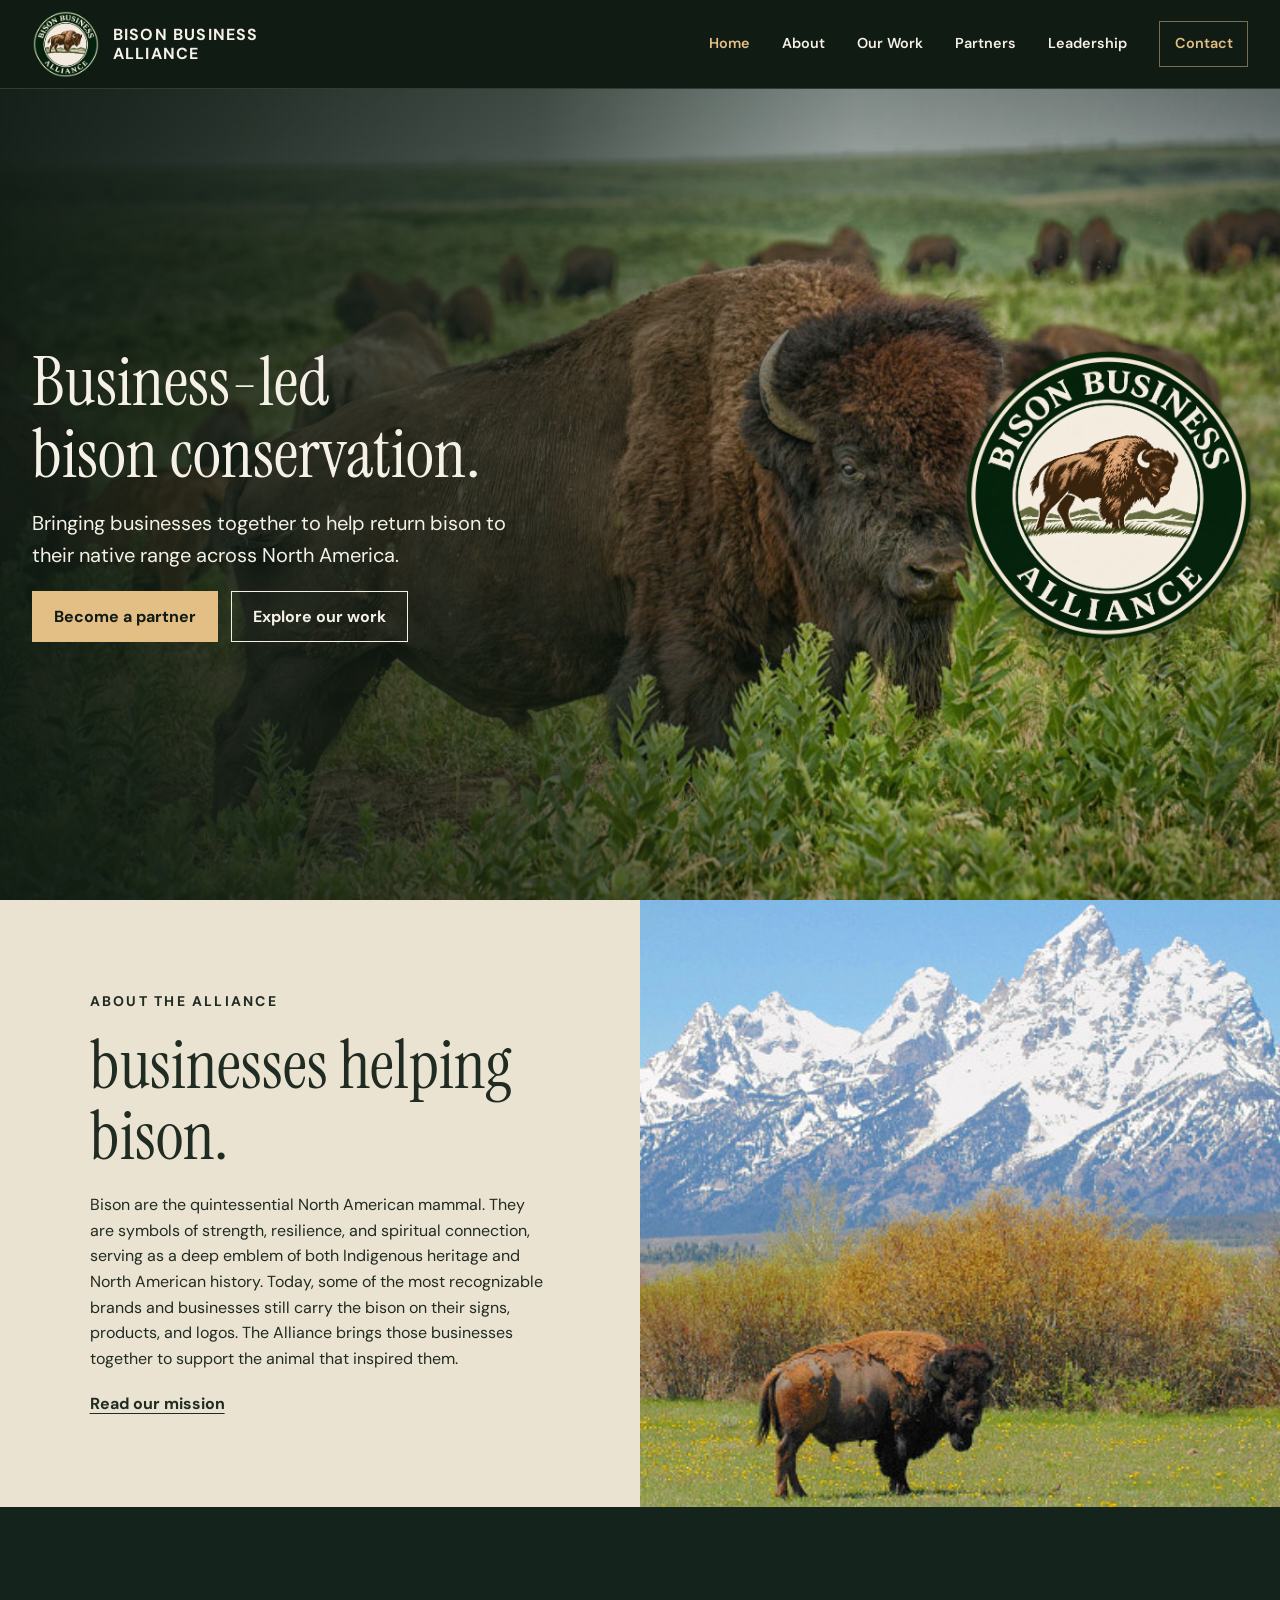
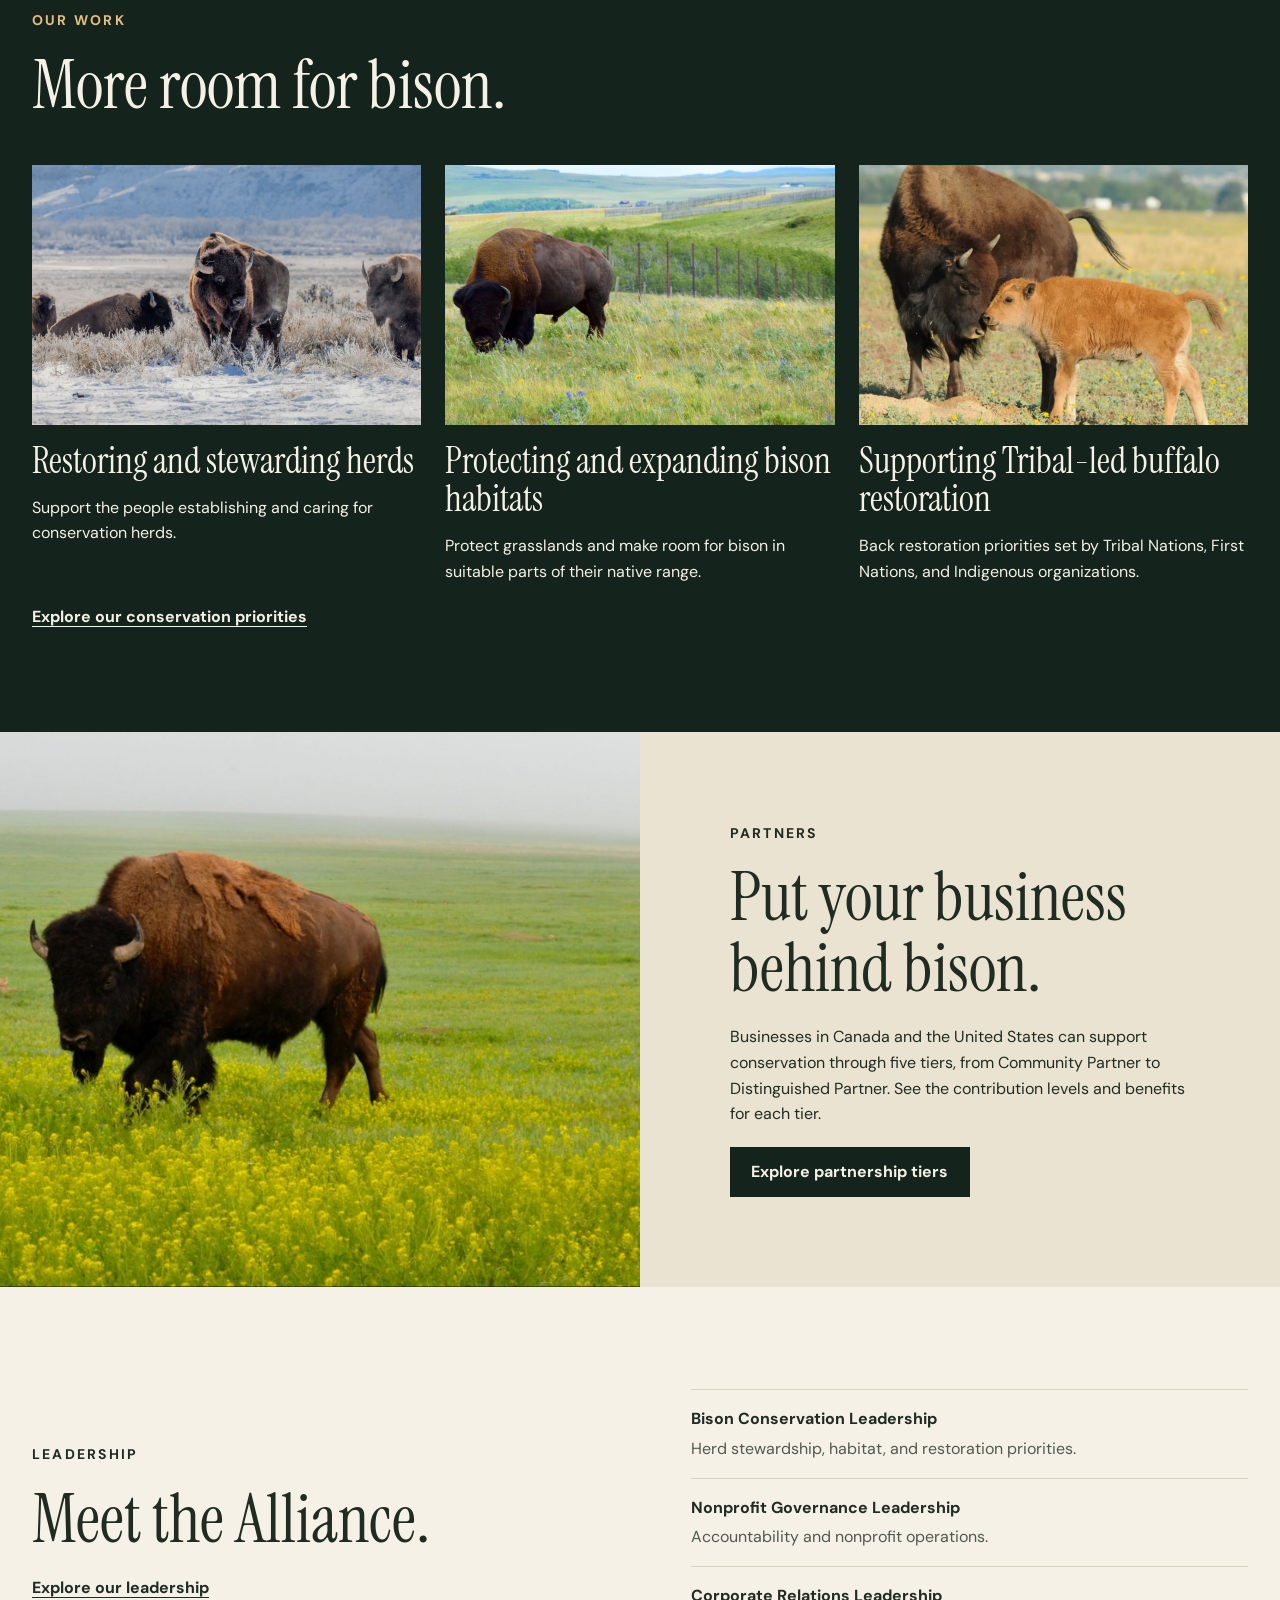
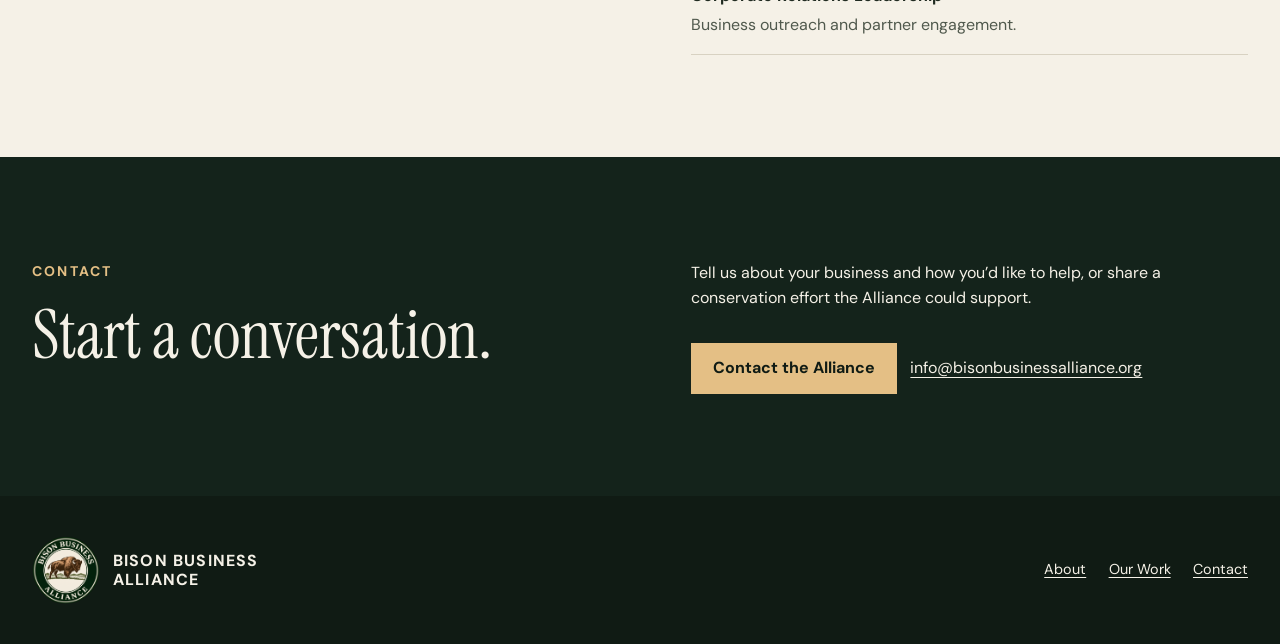
==== commit f0902856: "Add files via upload" ====
--- a/index.html
+++ b/index.html
@@ -36,9 +36,8 @@
     <section class="feature band" id="about" aria-labelledby="home-about-title">
       <div class="feature-text">
         <span class="eyebrow">About the Alliance</span>
-        <h2 id="home-about-title">A North American icon.</h2>
-        <p>Bison once roamed across much of North America. Today, many businesses still carry the bison on their signs, products, and logos. The Alliance brings those businesses together to support the animal that inspired them.</p>
-        <p>Our mission is to turn that connection into a sustained and coordinated effort for their conservation.</p>
+        <h2 id="home-about-title">businesses helping bison.</h2>
+        <p>Bison are the quintessential North American mammal. They are symbols of strength, resilience, and spiritual connection, serving as a deep emblem of both Indigenous heritage and North American history. Today, some of the most recognizable brands and businesses still carry the bison on their signs, products, and logos. The Alliance brings those businesses together to support the animal that inspired them.</p>
         <a class="text-link" href="mission.html">Read our mission</a>
       </div>
       <img class="feature-photo" src="bison-by-mountains.jpg" alt="A bison grazing below snowy mountain peaks" width="638" height="362" loading="lazy">
@@ -53,21 +52,21 @@
             <div class="priority-image">
               <img class="priority-photo" src="bison-on-winter-range.jpg" alt="Bison standing and resting on snowy open range" width="1600" height="800" loading="lazy">
             </div>
-            <h3>Restore and steward herds</h3>
+            <h3>Restoring and stewarding herds</h3>
             <p>Support the people establishing and caring for conservation herds.</p>
           </article>
           <article class="card">
             <div class="priority-image">
               <img class="priority-photo grazing-photo" src="bison-grazing.jpg" alt="A bison grazing among prairie wildflowers" width="2048" height="1512" loading="lazy">
             </div>
-            <h3>Protect prairie habitat and expand bison range</h3>
+            <h3>Protecting and expanding bison habitats</h3>
             <p>Protect grasslands and make room for bison in suitable parts of their native range.</p>
           </article>
           <article class="card">
             <div class="priority-image">
               <img class="priority-photo" src="bison-with-calf.jpg" alt="An adult bison touching noses with a calf" width="1024" height="775" loading="lazy">
             </div>
-            <h3>Support Tribal-led buffalo restoration</h3>
+            <h3>Supporting Tribal-led buffalo restoration</h3>
             <p>Back restoration priorities set by Tribal Nations, First Nations, and Indigenous organizations.</p>
           </article>
         </div>
@@ -90,13 +89,12 @@
         <div>
           <span class="eyebrow">Leadership</span>
           <h2 id="home-leadership-title">Meet the Alliance.</h2>
-          <p class="section-intro">The executive director leads the Alliance’s strategy and operations, with advisors contributing expertise in three areas.</p>
           <a class="text-link" href="leadership.html">Explore our leadership</a>
         </div>
         <ul class="home-leadership-list">
-          <li><strong>Bison conservation</strong><p>Herd stewardship, habitat, and restoration priorities.</p></li>
-          <li><strong>Nonprofit governance</strong><p>Accountability and nonprofit operations.</p></li>
-          <li><strong>Corporate relations</strong><p>Business outreach and partner engagement.</p></li>
+          <li><strong>Bison Conservation Leadership</strong><p>Herd stewardship, habitat, and restoration priorities.</p></li>
+          <li><strong>Nonprofit Governance Leadership</strong><p>Accountability and nonprofit operations.</p></li>
+          <li><strong>Corporate Relations Leadership</strong><p>Business outreach and partner engagement.</p></li>
         </ul>
       </div>
     </section>
--- a/styles.css
+++ b/styles.css
@@ -38,9 +38,11 @@
 nav .nav-cta { border: 1px solid #e4bf8580; padding: .65rem .9rem; color: var(--gold); }
 .hero {
   --seal-size: clamp(10rem, 23vw, 21rem);
-  --hero-gutter: max(1.5rem, calc((100% - 76rem) / 2));
+  --hero-edge: 1.5rem;
+  --header-height: calc(5.5rem + 1px);
   position: relative;
   isolation: isolate;
+  overflow: clip;
   background: var(--night);
   color: var(--paper);
 }
@@ -48,12 +50,22 @@
   content: "";
   position: absolute;
   z-index: -1;
-  inset: 0 calc(var(--hero-gutter) + var(--seal-size) - 1.5rem) 0 0;
+  inset: 0 -8% 0 0;
   background:
-    linear-gradient(90deg, #101b14e8, #101b14ad 42%, #101b140f 69%, var(--night)),
-    url('bison-herd.jpg') 64% 43% / cover no-repeat;
-}
-.hero-inner { padding-block: clamp(1.75rem, min(5vw, 7svh), 4.5rem); display: grid; grid-template-columns: minmax(0, 1fr) auto; align-items: center; gap: clamp(1.5rem, 5vw, 5rem); }
+    linear-gradient(90deg, #101b14ed, #101b14a8 39%, #101b1433 62%, #101b1429),
+    url('bison-herd.jpg') 36% 44% / cover no-repeat;
+}
+.hero-inner {
+  width: auto;
+  margin-inline: max(var(--hero-edge), calc((100% - 76rem) / 2)) var(--hero-edge);
+  min-height: calc(100svh - var(--header-height));
+  padding-block: clamp(1.75rem, min(5vw, 7svh), 4.5rem);
+  display: grid;
+  grid-template-columns: minmax(0, 1fr) auto;
+  align-items: center;
+  align-content: center;
+  gap: clamp(1.5rem, 5vw, 5rem);
+}
 .hero h1 { max-width: 17ch; font-size: clamp(2.4rem, 5.3vw, 5.4rem); text-wrap: balance; }
 .hero-seal { width: var(--seal-size); height: auto; justify-self: end; filter: drop-shadow(0 5px 12px #0007); }
 .hero .eyebrow, .page-head .eyebrow, .dark .eyebrow { color: var(--gold); }
@@ -99,6 +111,7 @@
 .footer-inner { display: flex; justify-content: space-between; align-items: center; gap: 1.5rem; }
 .footer-links { display: flex; flex-wrap: wrap; gap: .9rem 1.4rem; font-size: .9rem; }
 @media (max-width: 52rem) {
+  .hero { --header-height: 7.2rem; }
   .header-inner { align-items: start; flex-direction: column; padding-block: .8rem; }
   nav { flex-wrap: wrap; gap: .65rem 1rem; }
   nav .nav-cta { padding: .3rem .55rem; }
@@ -109,6 +122,8 @@
 }
 @media (max-width: 25rem) {
   .wrap { width: calc(100% - 2rem); }
+  .hero { --hero-edge: 1rem; }
+  .hero-inner { width: auto; }
 }
 [hidden] { display: none !important; }
 @media (max-width: 30rem) {
@@ -188,12 +203,23 @@
 .tier-partner-logo img { width: 100%; height: auto; }
 @media (max-width: 40rem) {
   .hero { --seal-size: clamp(5rem, 23vw, 9rem); }
+  .hero::before {
+    inset: 0;
+    background:
+      linear-gradient(90deg, #101b14d9, #101b1473),
+      url('bison-herd.jpg') 67% 45% / cover no-repeat;
+  }
   .hero-inner { grid-template-columns: minmax(0, 1fr) auto; gap: .85rem 1rem; }
   .hero-copy { display: contents; }
   .hero h1 { grid-area: 1 / 1; font-size: clamp(1.85rem, 6vw, 2.75rem); text-wrap: wrap; }
   .hero-seal { grid-area: 1 / 2; }
   .hero p, .hero .actions { grid-column: 1 / -1; margin-top: 0; }
   .hero .button { min-height: 2.75rem; padding: .45rem .7rem; font-size: .9375rem; }
+}
+
+@media (min-width: 40.01rem) and (max-aspect-ratio: 4/3) {
+  .hero-inner { align-content: stretch; }
+  .hero-seal { align-self: end; }
 }
 
 .home-leadership { align-items: center; }
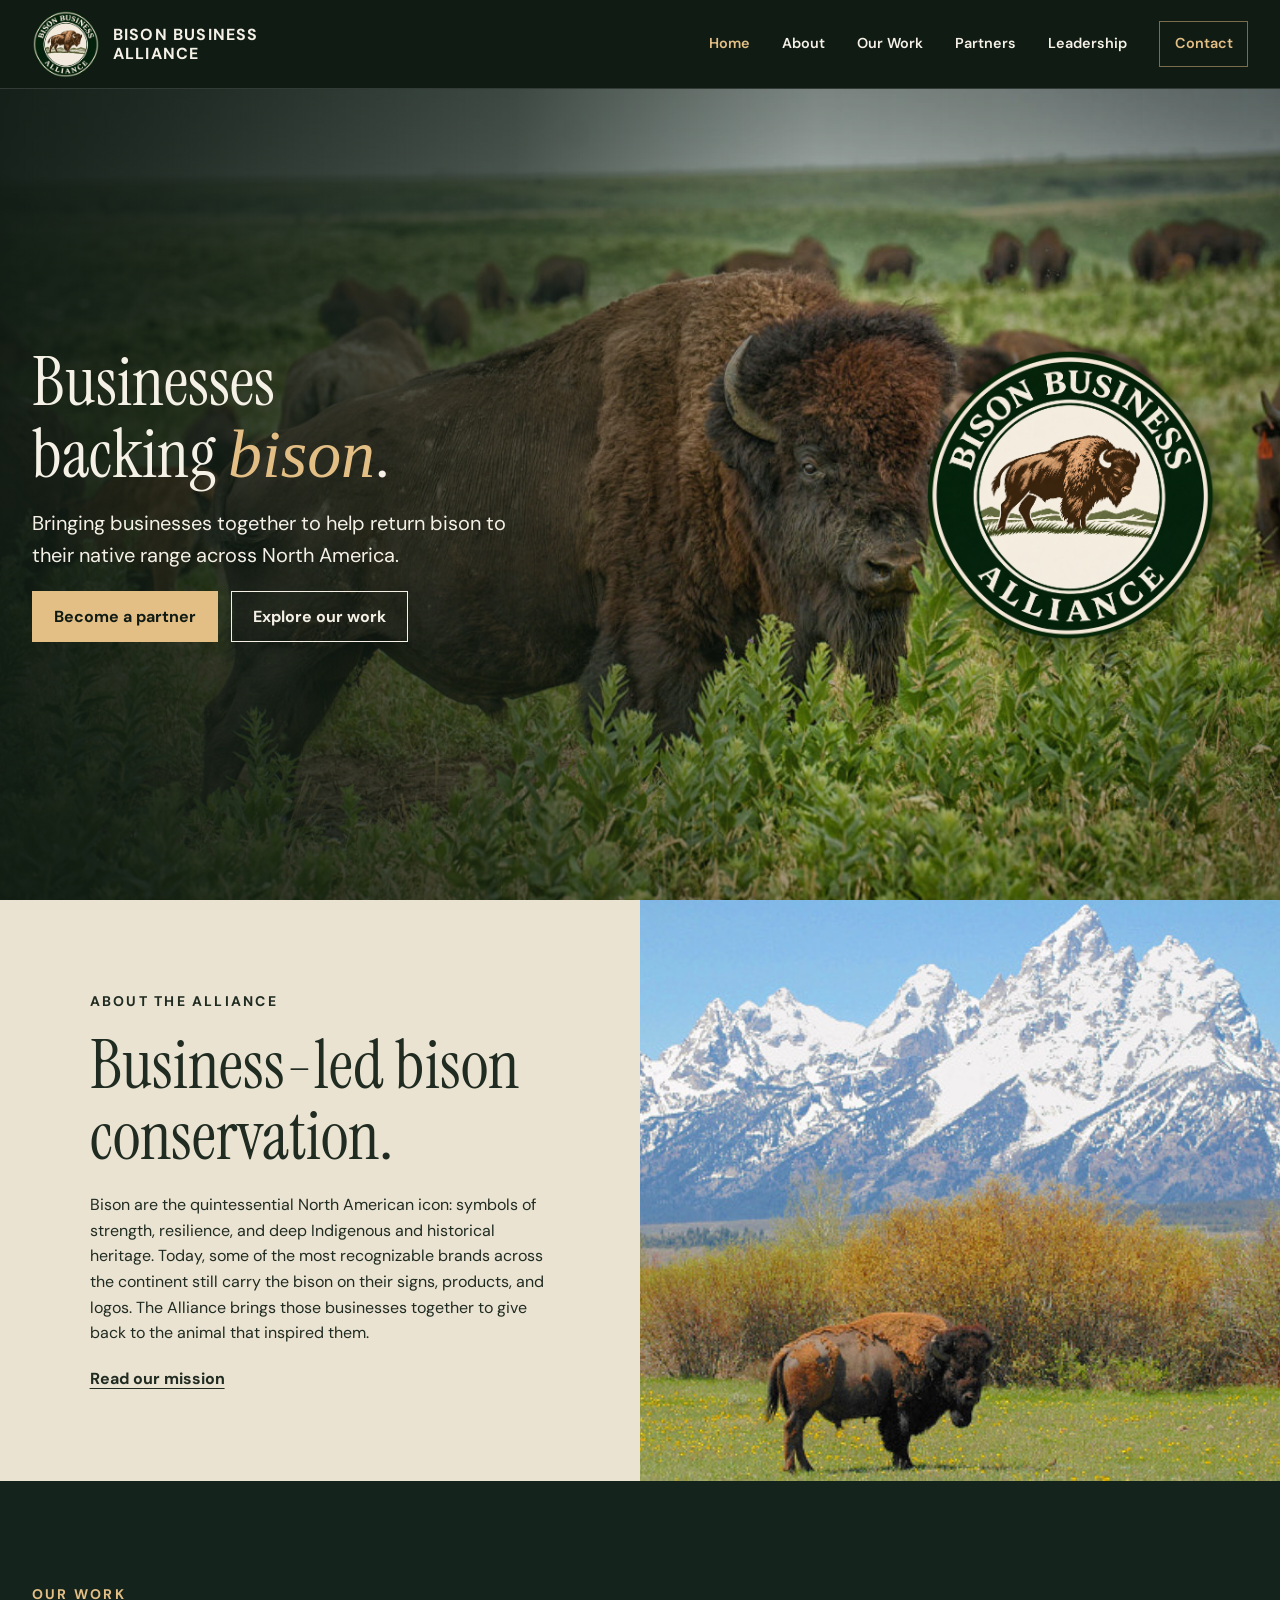
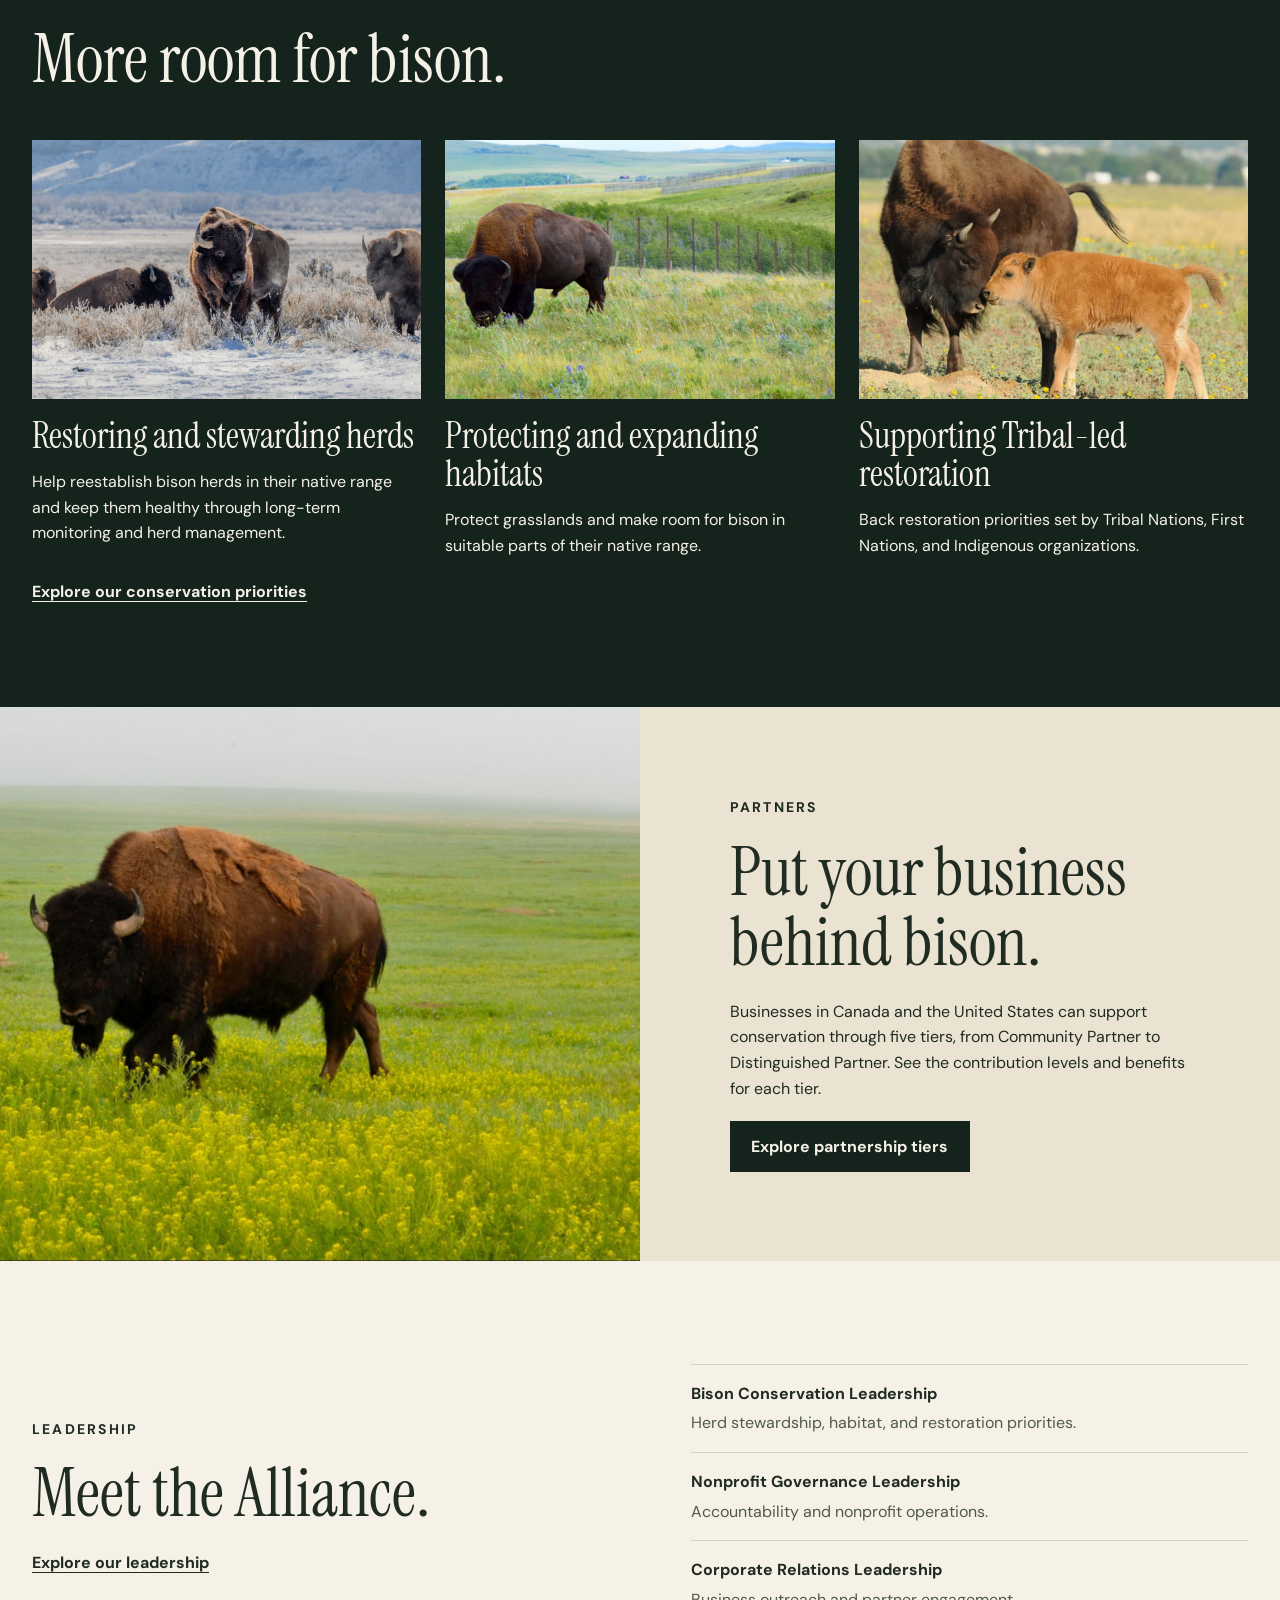
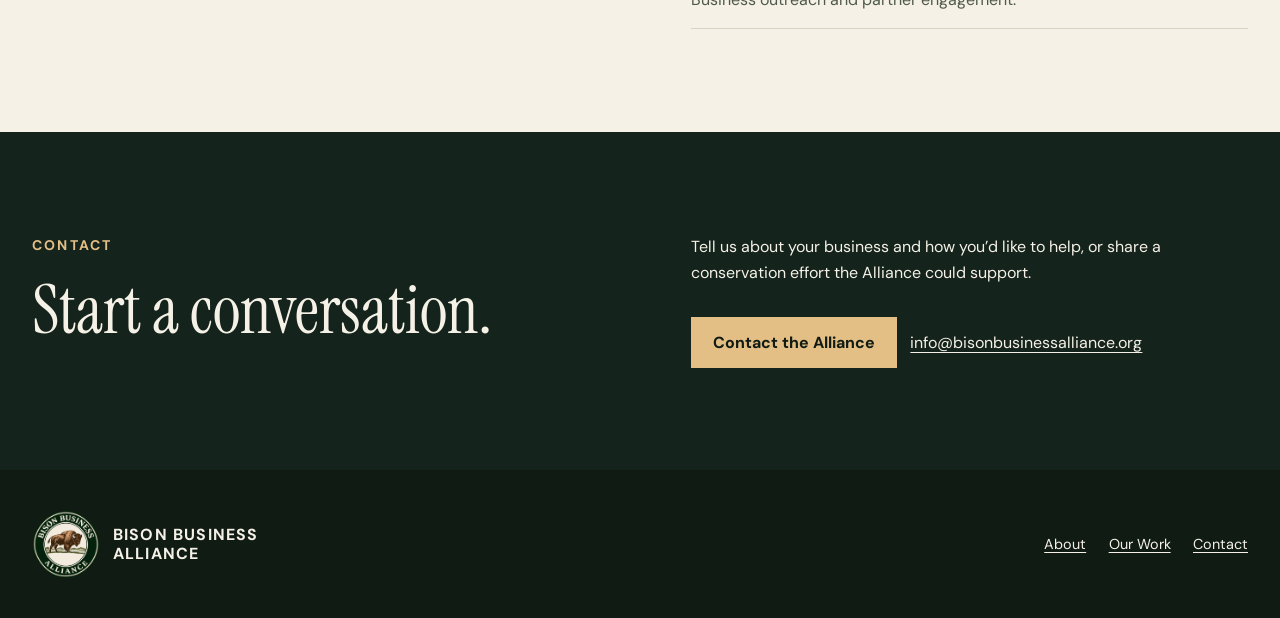
==== commit 09779b9a: "Add files via upload" ====
--- a/index.html
+++ b/index.html
@@ -22,7 +22,7 @@
     <section class="hero" aria-labelledby="hero-title">
       <div class="wrap hero-inner">
         <div class="hero-copy">
-          <h1 id="hero-title">Business-led bison conservation.</h1>
+          <h1 id="hero-title">Businesses backing <em>bison</em>.</h1>
           <p>Bringing businesses together to help return bison to their native range across North America.</p>
           <div class="actions">
             <a class="button" href="businesses.html">Become a partner</a>
@@ -36,8 +36,8 @@
     <section class="feature band" id="about" aria-labelledby="home-about-title">
       <div class="feature-text">
         <span class="eyebrow">About the Alliance</span>
-        <h2 id="home-about-title">businesses helping bison.</h2>
-        <p>Bison are the quintessential North American mammal. They are symbols of strength, resilience, and spiritual connection, serving as a deep emblem of both Indigenous heritage and North American history. Today, some of the most recognizable brands and businesses still carry the bison on their signs, products, and logos. The Alliance brings those businesses together to support the animal that inspired them.</p>
+        <h2 id="home-about-title">Business-led bison conservation.</h2>
+        <p>Bison are the quintessential North American icon: symbols of strength, resilience, and deep Indigenous and historical heritage. Today, some of the most recognizable brands across the continent still carry the bison on their signs, products, and logos. The Alliance brings those businesses together to give back to the animal that inspired them.</p>
         <a class="text-link" href="mission.html">Read our mission</a>
       </div>
       <img class="feature-photo" src="bison-by-mountains.jpg" alt="A bison grazing below snowy mountain peaks" width="638" height="362" loading="lazy">
@@ -53,20 +53,20 @@
               <img class="priority-photo" src="bison-on-winter-range.jpg" alt="Bison standing and resting on snowy open range" width="1600" height="800" loading="lazy">
             </div>
             <h3>Restoring and stewarding herds</h3>
-            <p>Support the people establishing and caring for conservation herds.</p>
+            <p>Help reestablish bison herds in their native range and keep them healthy through long-term monitoring and herd management.</p>
           </article>
           <article class="card">
             <div class="priority-image">
               <img class="priority-photo grazing-photo" src="bison-grazing.jpg" alt="A bison grazing among prairie wildflowers" width="2048" height="1512" loading="lazy">
             </div>
-            <h3>Protecting and expanding bison habitats</h3>
+            <h3>Protecting and expanding habitats</h3>
             <p>Protect grasslands and make room for bison in suitable parts of their native range.</p>
           </article>
           <article class="card">
             <div class="priority-image">
               <img class="priority-photo" src="bison-with-calf.jpg" alt="An adult bison touching noses with a calf" width="1024" height="775" loading="lazy">
             </div>
-            <h3>Supporting Tribal-led buffalo restoration</h3>
+            <h3>Supporting Tribal-led restoration</h3>
             <p>Back restoration priorities set by Tribal Nations, First Nations, and Indigenous organizations.</p>
           </article>
         </div>
--- a/styles.css
+++ b/styles.css
@@ -50,10 +50,10 @@
   content: "";
   position: absolute;
   z-index: -1;
-  inset: 0 -8% 0 0;
+  inset: 0 -3% 0 0;
   background:
     linear-gradient(90deg, #101b14ed, #101b14a8 39%, #101b1433 62%, #101b1429),
-    url('bison-herd.jpg') 36% 44% / cover no-repeat;
+    url('bison-herd.jpg') 44% 44% / cover no-repeat;
 }
 .hero-inner {
   width: auto;
@@ -67,7 +67,8 @@
   gap: clamp(1.5rem, 5vw, 5rem);
 }
 .hero h1 { max-width: 17ch; font-size: clamp(2.4rem, 5.3vw, 5.4rem); text-wrap: balance; }
-.hero-seal { width: var(--seal-size); height: auto; justify-self: end; filter: drop-shadow(0 5px 12px #0007); }
+.hero h1 em { color: var(--gold); }
+.hero-seal { margin-inline-end: clamp(.5rem, 3vw, 3rem); width: var(--seal-size); height: auto; justify-self: end; filter: drop-shadow(0 5px 12px #0007); }
 .hero .eyebrow, .page-head .eyebrow, .dark .eyebrow { color: var(--gold); }
 .hero p { max-width: 31rem; margin-top: 1rem; font-size: clamp(1rem, 1.7vw, 1.25rem); }
 .hero .actions { margin-top: 1.25rem; }
@@ -207,12 +208,12 @@
     inset: 0;
     background:
       linear-gradient(90deg, #101b14d9, #101b1473),
-      url('bison-herd.jpg') 67% 45% / cover no-repeat;
+      url('bison-herd.jpg') 71% 45% / cover no-repeat;
   }
   .hero-inner { grid-template-columns: minmax(0, 1fr) auto; gap: .85rem 1rem; }
   .hero-copy { display: contents; }
   .hero h1 { grid-area: 1 / 1; font-size: clamp(1.85rem, 6vw, 2.75rem); text-wrap: wrap; }
-  .hero-seal { grid-area: 1 / 2; }
+  .hero-seal { grid-area: 1 / 2; margin-inline-end: .5rem; }
   .hero p, .hero .actions { grid-column: 1 / -1; margin-top: 0; }
   .hero .button { min-height: 2.75rem; padding: .45rem .7rem; font-size: .9375rem; }
 }
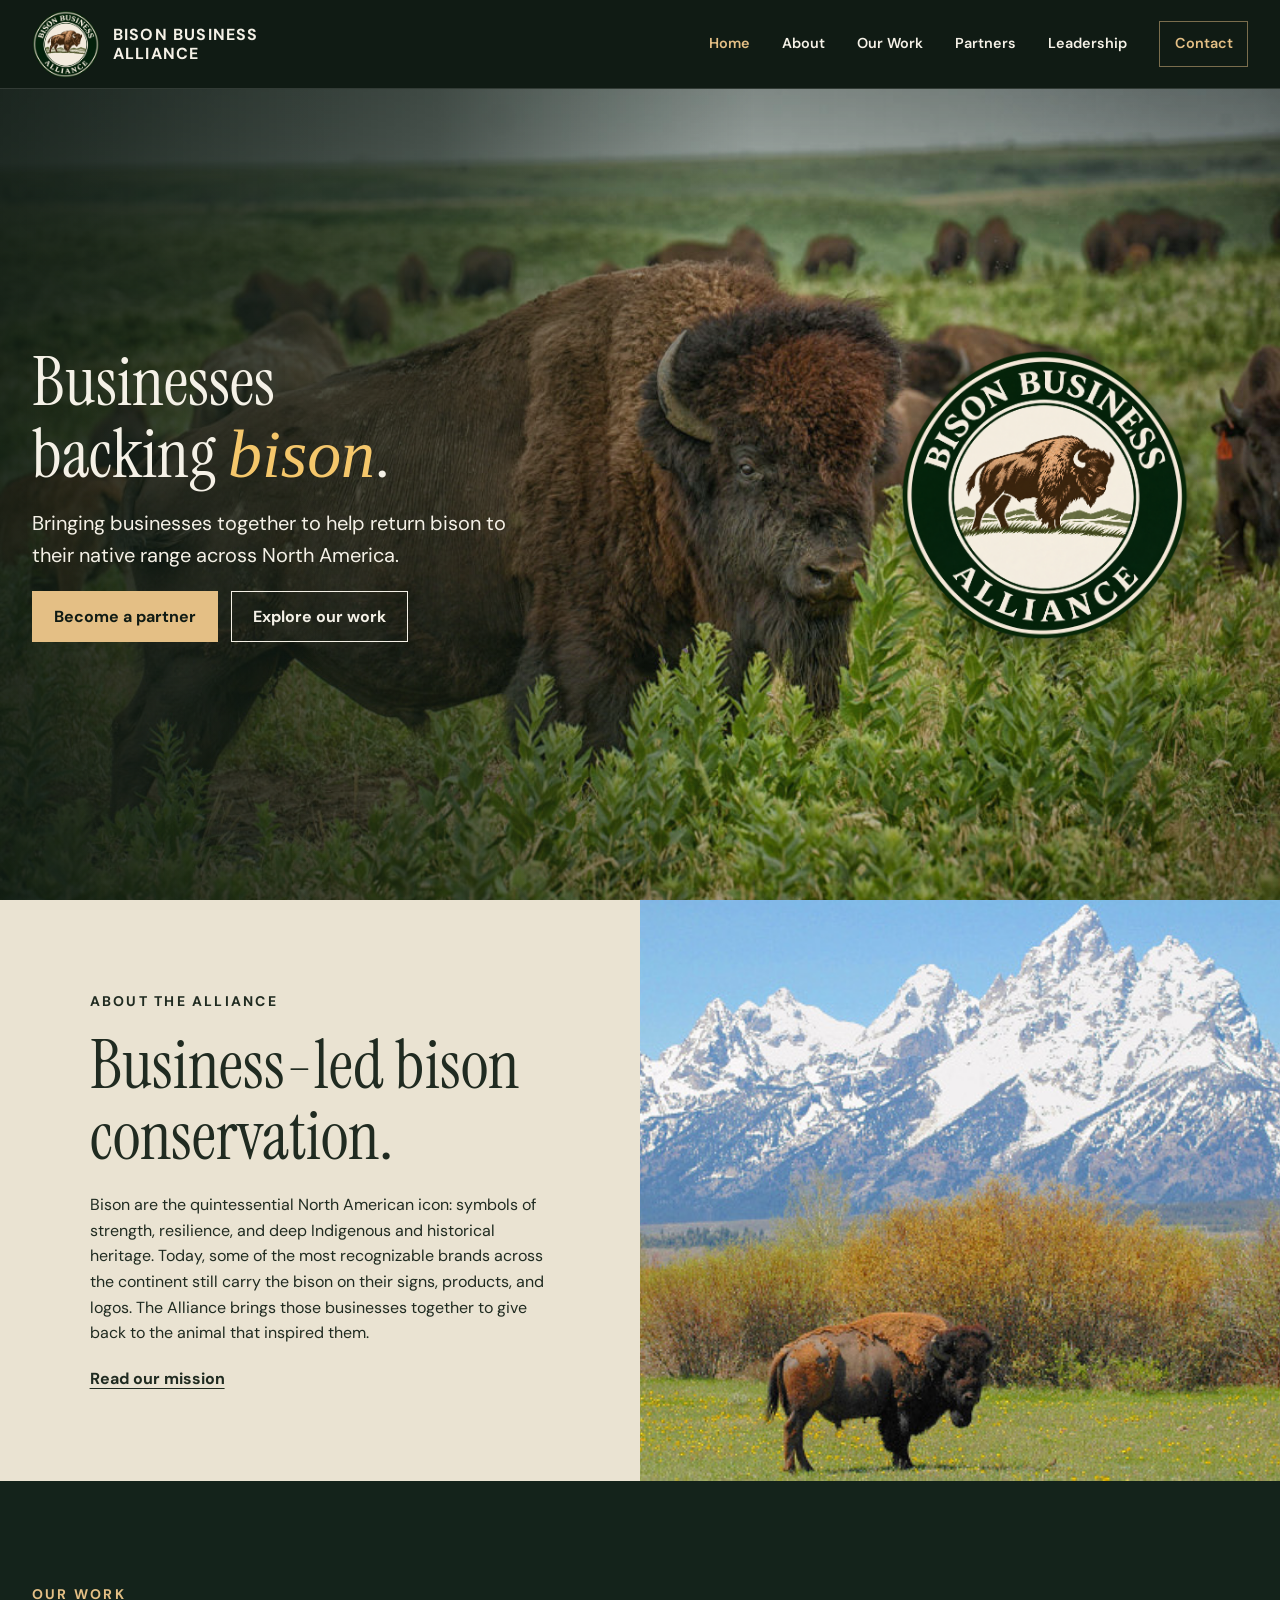
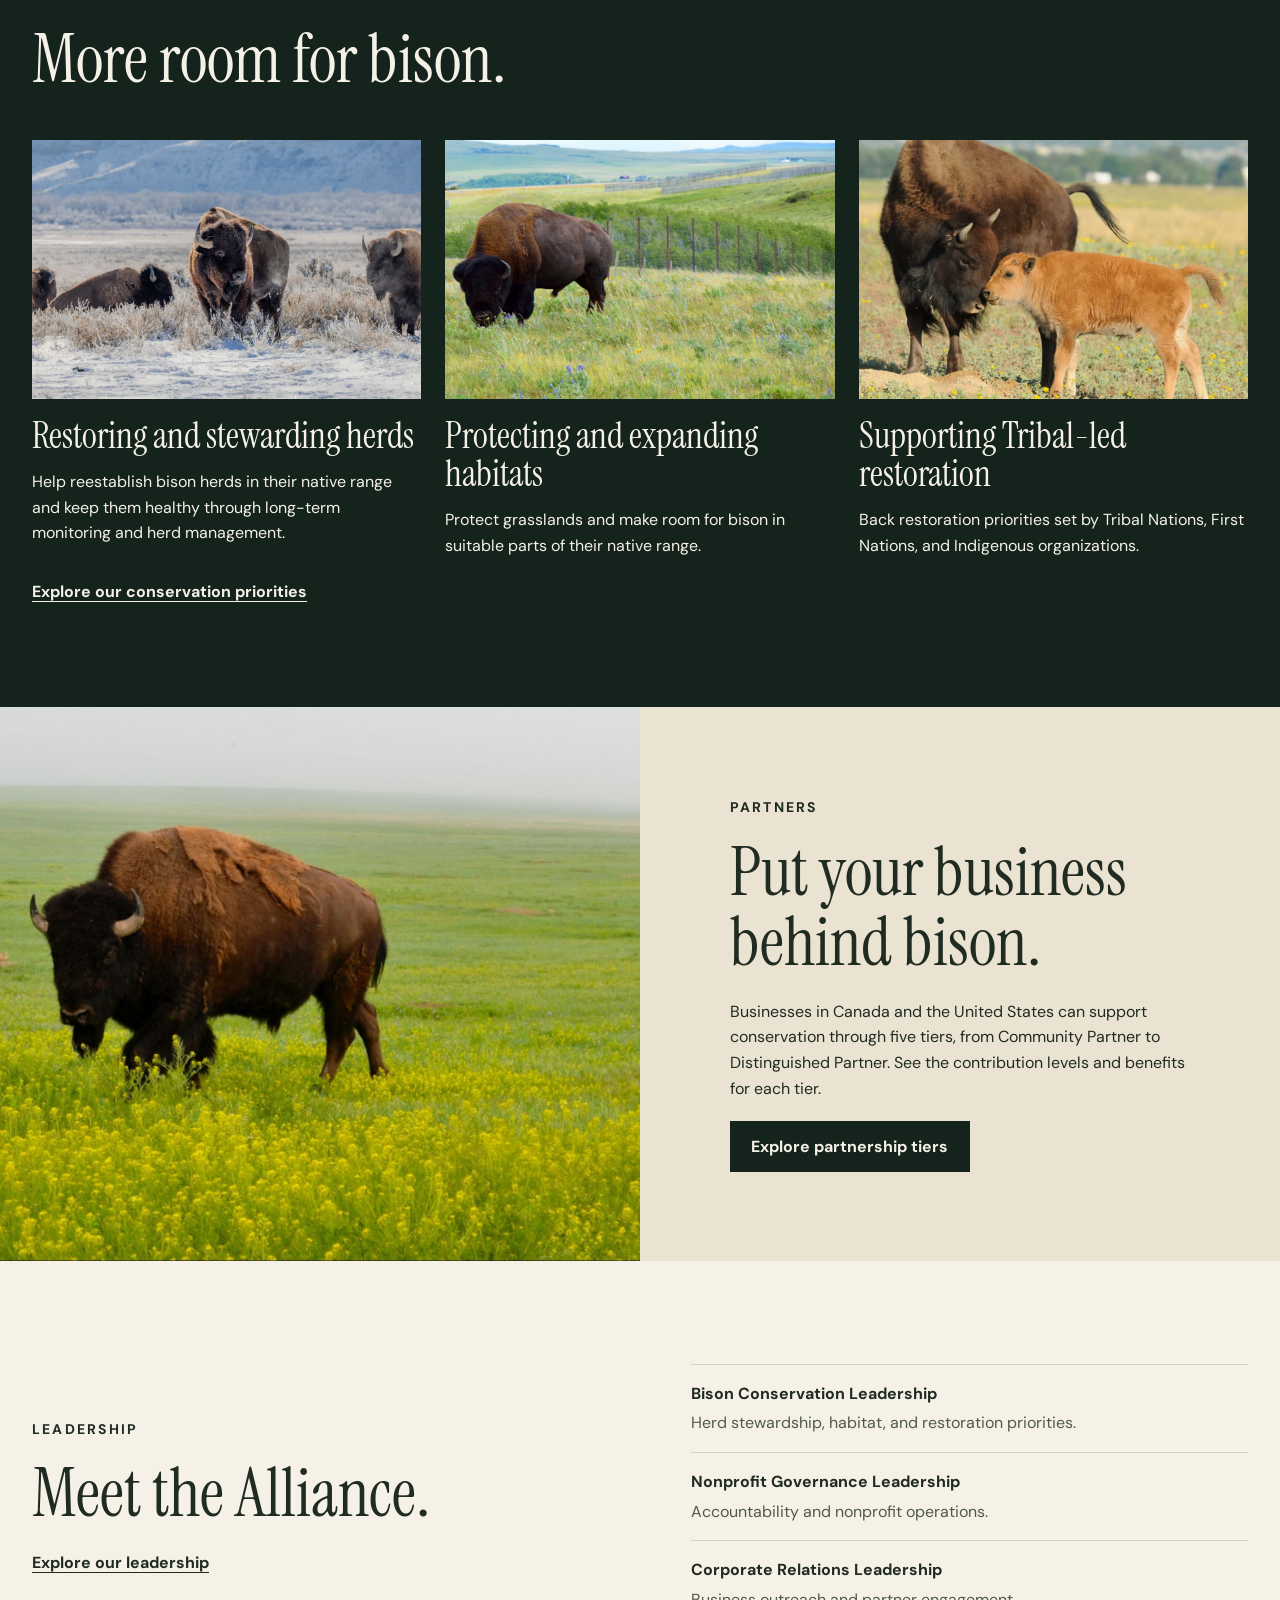
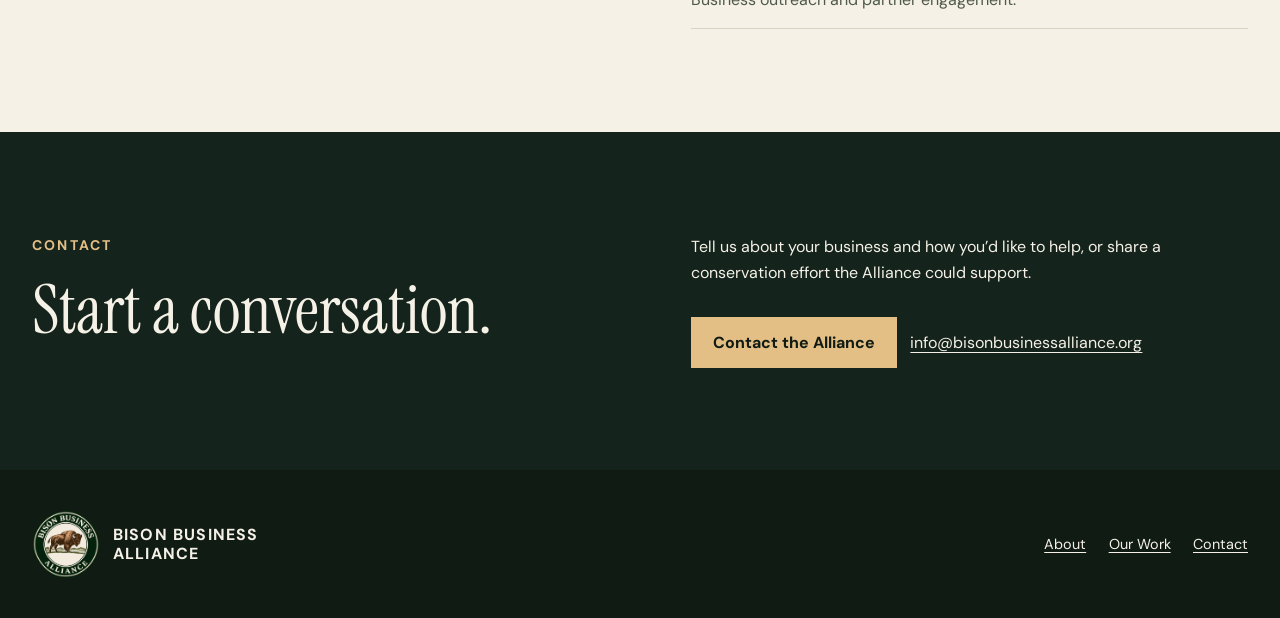
==== commit 691cb17d: "Add files via upload" ====
--- a/index.html
+++ b/index.html
@@ -7,7 +7,7 @@
   <meta name="theme-color" content="#101b14">
   <title>Bison Business Alliance | Businesses for Bison</title>
   <link rel="icon" href="emblem.png" type="image/png">
-  <link rel="stylesheet" href="styles.css">
+  <link rel="stylesheet" href="styles.css?v=hero-gold">
   
 </head>
 <body>
--- a/styles.css
+++ b/styles.css
@@ -50,10 +50,10 @@
   content: "";
   position: absolute;
   z-index: -1;
-  inset: 0 -3% 0 0;
+  inset: 0 0 0 -8%;
   background:
     linear-gradient(90deg, #101b14ed, #101b14a8 39%, #101b1433 62%, #101b1429),
-    url('bison-herd.jpg') 44% 44% / cover no-repeat;
+    url('bison-herd.jpg') 50% 44% / cover no-repeat;
 }
 .hero-inner {
   width: auto;
@@ -67,8 +67,8 @@
   gap: clamp(1.5rem, 5vw, 5rem);
 }
 .hero h1 { max-width: 17ch; font-size: clamp(2.4rem, 5.3vw, 5.4rem); text-wrap: balance; }
-.hero h1 em { color: var(--gold); }
-.hero-seal { margin-inline-end: clamp(.5rem, 3vw, 3rem); width: var(--seal-size); height: auto; justify-self: end; filter: drop-shadow(0 5px 12px #0007); }
+.hero h1 em { color: #f5c76b; }
+.hero-seal { margin-inline-end: clamp(1rem, 5vw, 5.5rem); width: var(--seal-size); height: auto; justify-self: end; filter: drop-shadow(0 5px 12px #0007); }
 .hero .eyebrow, .page-head .eyebrow, .dark .eyebrow { color: var(--gold); }
 .hero p { max-width: 31rem; margin-top: 1rem; font-size: clamp(1rem, 1.7vw, 1.25rem); }
 .hero .actions { margin-top: 1.25rem; }
@@ -208,12 +208,12 @@
     inset: 0;
     background:
       linear-gradient(90deg, #101b14d9, #101b1473),
-      url('bison-herd.jpg') 71% 45% / cover no-repeat;
+      url('bison-herd.jpg') 74% 45% / cover no-repeat;
   }
   .hero-inner { grid-template-columns: minmax(0, 1fr) auto; gap: .85rem 1rem; }
   .hero-copy { display: contents; }
   .hero h1 { grid-area: 1 / 1; font-size: clamp(1.85rem, 6vw, 2.75rem); text-wrap: wrap; }
-  .hero-seal { grid-area: 1 / 2; margin-inline-end: .5rem; }
+  .hero-seal { grid-area: 1 / 2; margin-inline-end: .875rem; }
   .hero p, .hero .actions { grid-column: 1 / -1; margin-top: 0; }
   .hero .button { min-height: 2.75rem; padding: .45rem .7rem; font-size: .9375rem; }
 }
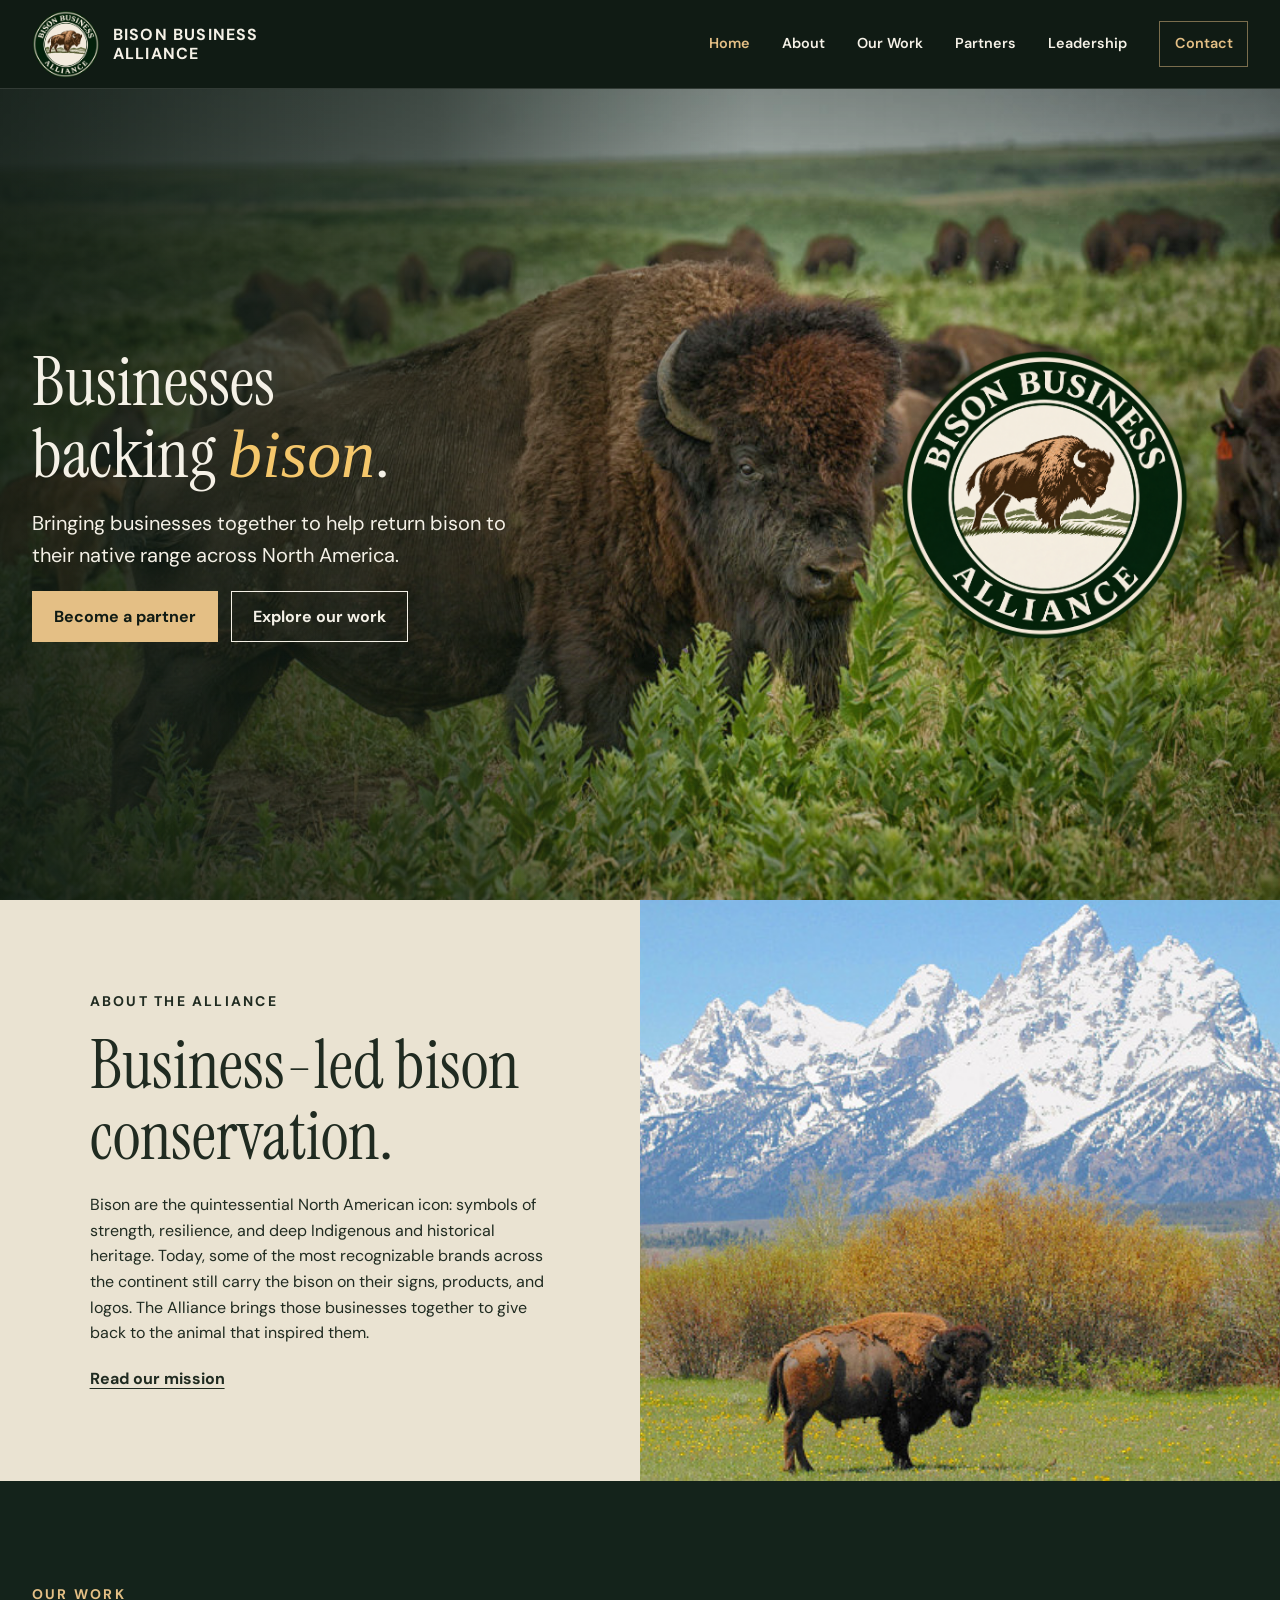
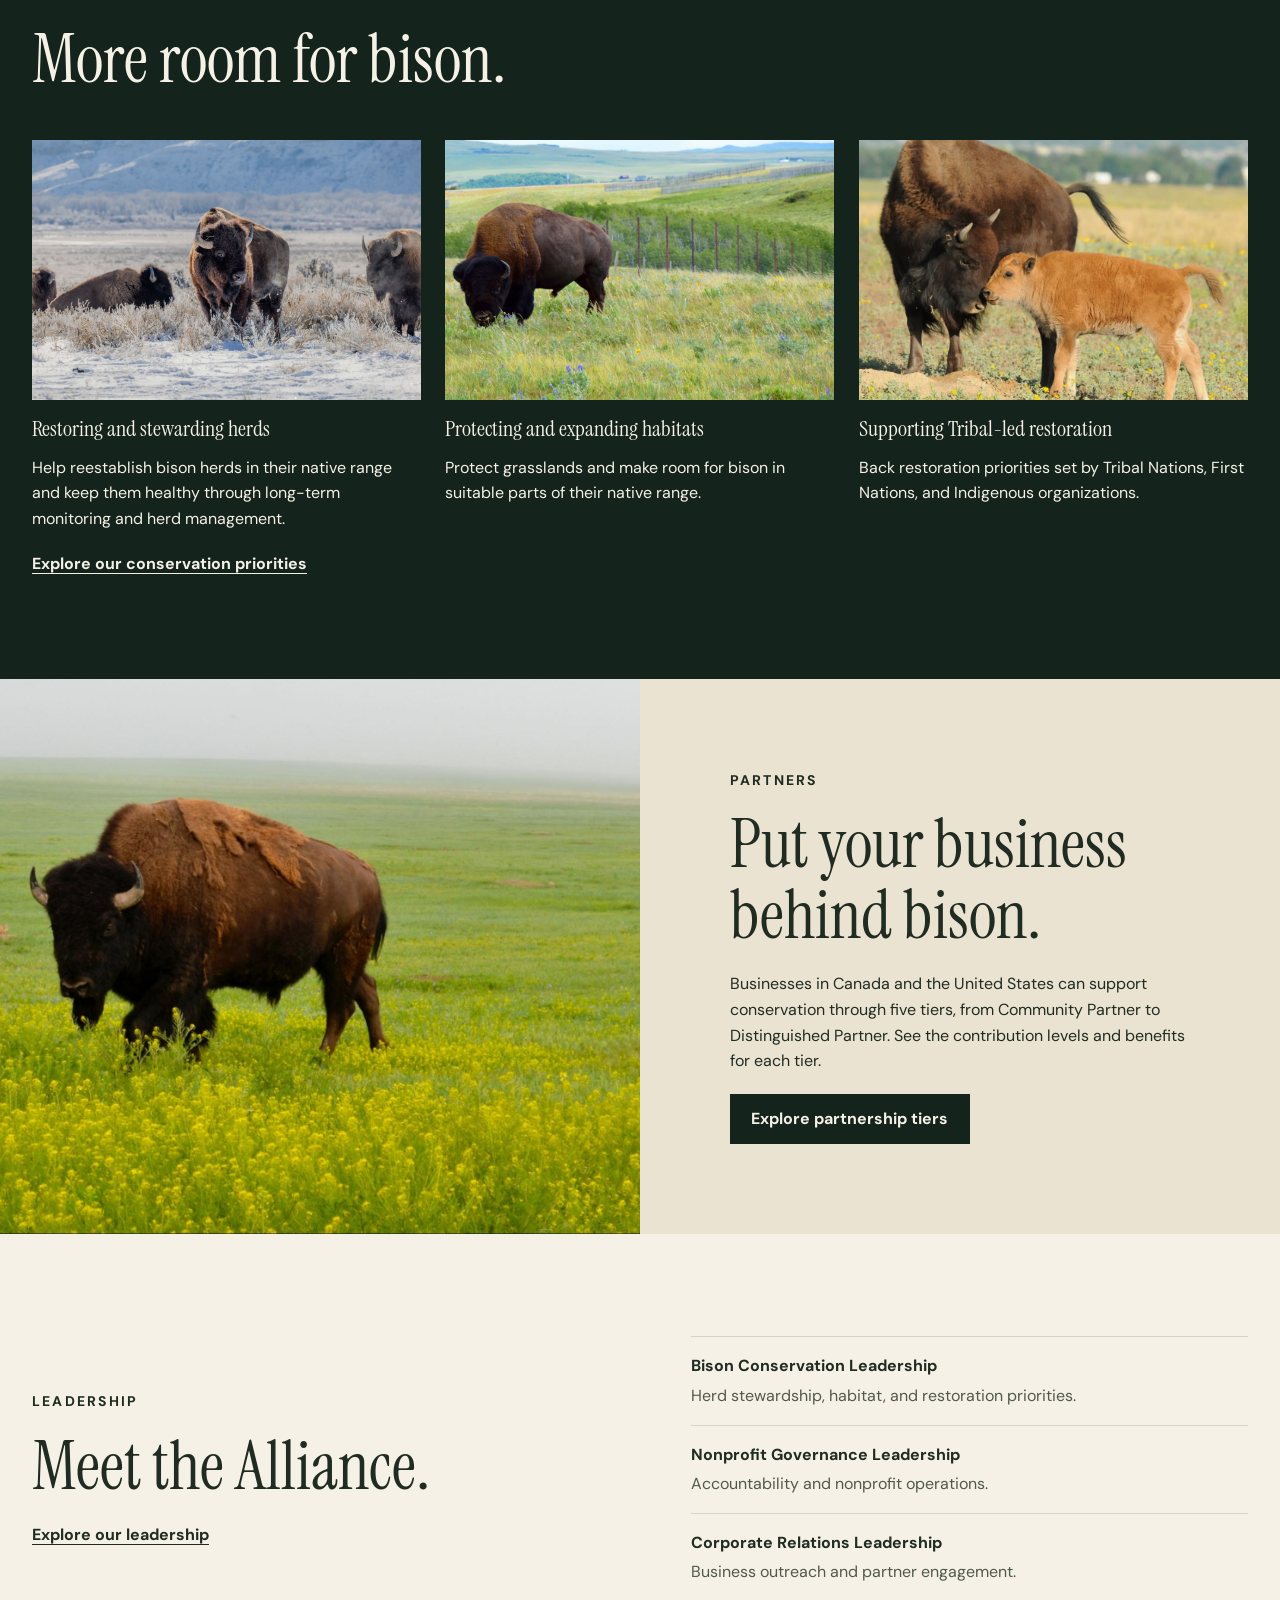
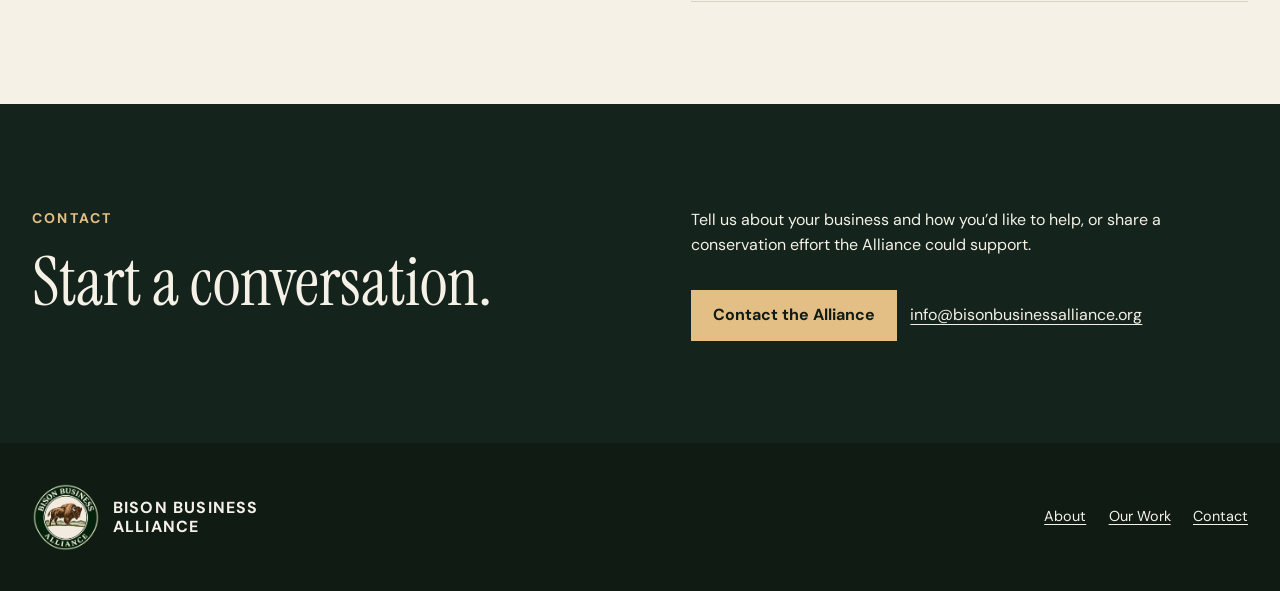
==== commit 2809a589: "Add files via upload" ====
--- a/index.html
+++ b/index.html
@@ -7,7 +7,7 @@
   <meta name="theme-color" content="#101b14">
   <title>Bison Business Alliance | Businesses for Bison</title>
   <link rel="icon" href="emblem.png" type="image/png">
-  <link rel="stylesheet" href="styles.css?v=hero-gold">
+  <link rel="stylesheet" href="styles.css?v=work-titles">
   
 </head>
 <body>
--- a/styles.css
+++ b/styles.css
@@ -186,7 +186,19 @@
   .leadership-grid { grid-template-columns: 1fr; }
 }
 
-.home-priorities .card { border-top: 0; padding-top: 0; }
+.home-priorities .card {
+  border-top: 0;
+  padding-top: 0;
+  container-type: inline-size;
+}
+.home-priorities h3 {
+  font-size: 1.125rem;
+  font-size: min(1.75rem, 5.65cqi);
+  white-space: nowrap;
+}
+@media (max-width: 60rem) {
+  .home-priorities { grid-template-columns: minmax(0, 1fr); }
+}
 .priority-image {
   aspect-ratio: 3 / 2;
   overflow: hidden;
